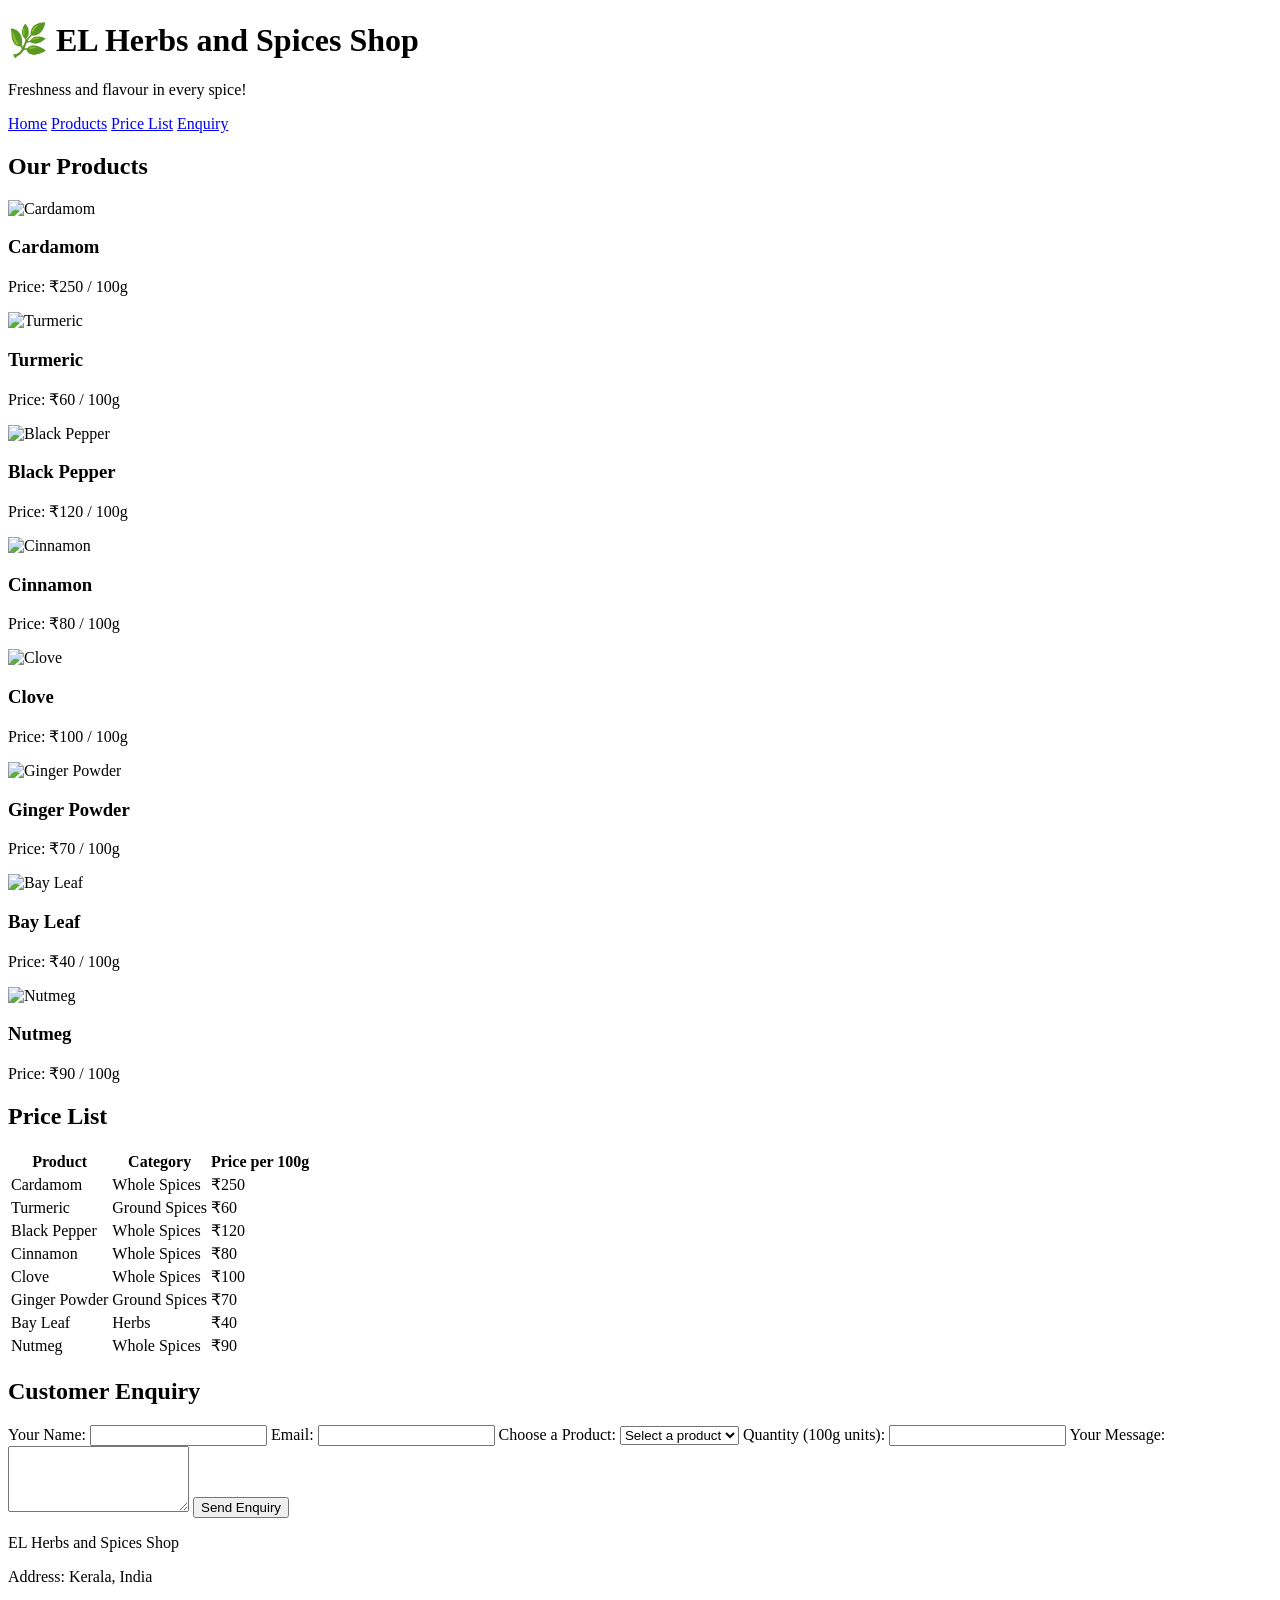
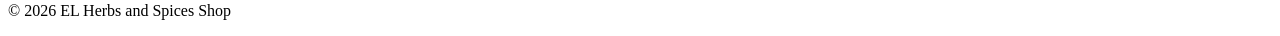
==== index.html @ dd5c096c "Day 1 - Created HTML pages and README" ====
<!DOCTYPE html>
<html lang="en">
<head>
    <meta charset="UTF-8">
    <meta name="viewport" content="width=device-width, initial-scale=1.0">
    <title>EL Herbs and Spices Shop</title>
    <link rel="stylesheet" href="css/style.css">
</head>
<body>

    <header>
        <h1>🌿 EL Herbs and Spices Shop</h1>
        <p>Freshness and flavour in every spice!</p>
    </header>

    <nav>
        <a href="#home">Home</a>
        <a href="#products">Products</a>
        <a href="#prices">Price List</a>
        <a href="#enquiry">Enquiry</a>
    </nav>

    <main id="home">
        <section id="products">
            <h2>Our Products</h2>

            <div class="product-grid">
                <article class="product-card">
                    <img src="images/cardamom.jpg" alt="Cardamom">
                    <h3>Cardamom</h3>
                    <p>Price: ₹250 / 100g</p>
                </article>

                <article class="product-card">
                    <img src="images/turmeric.jpg" alt="Turmeric">
                    <h3>Turmeric</h3>
                    <p>Price: ₹60 / 100g</p>
                </article>

                <article class="product-card">
                    <img src="images/black-pepper.jpg" alt="Black Pepper">
                    <h3>Black Pepper</h3>
                    <p>Price: ₹120 / 100g</p>
                </article>

                <article class="product-card">
                    <img src="images/cinnamon.jpg" alt="Cinnamon">
                    <h3>Cinnamon</h3>
                    <p>Price: ₹80 / 100g</p>
                </article>

                <article class="product-card">
                    <img src="images/clove.jpg" alt="Clove">
                    <h3>Clove</h3>
                    <p>Price: ₹100 / 100g</p>
                </article>

                <article class="product-card">
                    <img src="images/ginger-powder.jpg" alt="Ginger Powder">
                    <h3>Ginger Powder</h3>
                    <p>Price: ₹70 / 100g</p>
                </article>

                <article class="product-card">
                    <img src="images/bay-leaf.jpg" alt="Bay Leaf">
                    <h3>Bay Leaf</h3>
                    <p>Price: ₹40 / 100g</p>
                </article>

                <article class="product-card">
                    <img src="images/nutmeg.jpg" alt="Nutmeg">
                    <h3>Nutmeg</h3>
                    <p>Price: ₹90 / 100g</p>
                </article>
            </div>
        </section>

        <section id="prices">
            <h2>Price List</h2>

            <table>
                <thead>
                    <tr>
                        <th>Product</th>
                        <th>Category</th>
                        <th>Price per 100g</th>
                    </tr>
                </thead>
                <tbody>
                    <tr><td>Cardamom</td><td>Whole Spices</td><td>₹250</td></tr>
                    <tr><td>Turmeric</td><td>Ground Spices</td><td>₹60</td></tr>
                    <tr><td>Black Pepper</td><td>Whole Spices</td><td>₹120</td></tr>
                    <tr><td>Cinnamon</td><td>Whole Spices</td><td>₹80</td></tr>
                    <tr><td>Clove</td><td>Whole Spices</td><td>₹100</td></tr>
                    <tr><td>Ginger Powder</td><td>Ground Spices</td><td>₹70</td></tr>
                    <tr><td>Bay Leaf</td><td>Herbs</td><td>₹40</td></tr>
                    <tr><td>Nutmeg</td><td>Whole Spices</td><td>₹90</td></tr>
                </tbody>
            </table>
        </section>

        <section id="enquiry">
            <h2>Customer Enquiry</h2>

            <form>
                <label for="customerName">Your Name:</label>
                <input type="text" id="customerName"
                       name="customerName" required>

                <label for="email">Email:</label>
                <input type="email" id="email" name="email" required>

                <label for="product">Choose a Product:</label>
                <select id="product" name="product" required>
                    <option value="">Select a product</option>
                    <option>Cardamom</option>
                    <option>Turmeric</option>
                    <option>Black Pepper</option>
                    <option>Cinnamon</option>
                    <option>Clove</option>
                    <option>Ginger Powder</option>
                    <option>Bay Leaf</option>
                    <option>Nutmeg</option>
                </select>

                <label for="quantity">Quantity (100g units):</label>
                <input type="number" id="quantity" name="quantity"
                       min="1" required>

                <label for="message">Your Message:</label>
                <textarea id="message" name="message" rows="4"></textarea>

                <button type="submit">Send Enquiry</button>
            </form>
        </section>
    </main>

    <footer>
        <p>EL Herbs and Spices Shop</p>
        <p>Address: Kerala, India</p>
        <p>&copy; 2026 EL Herbs and Spices Shop</p>
    </footer>

</body>
</html>
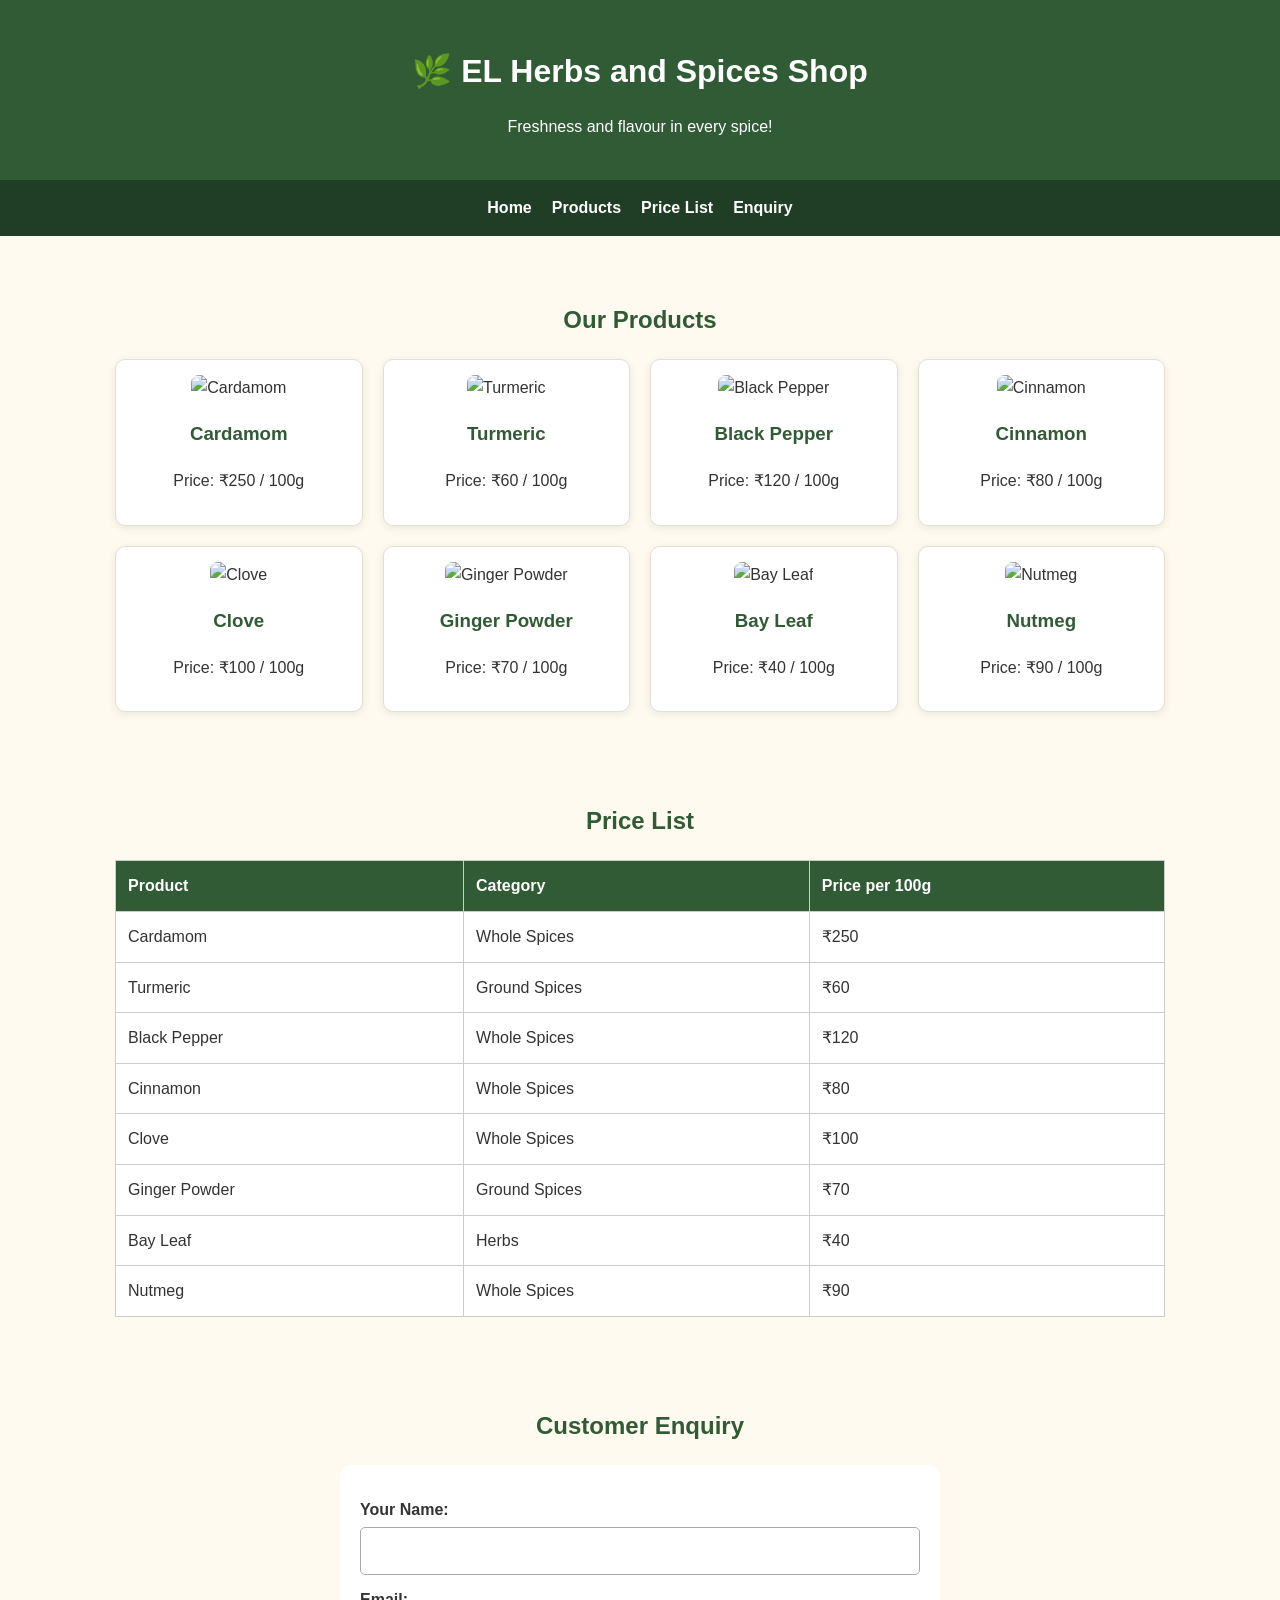
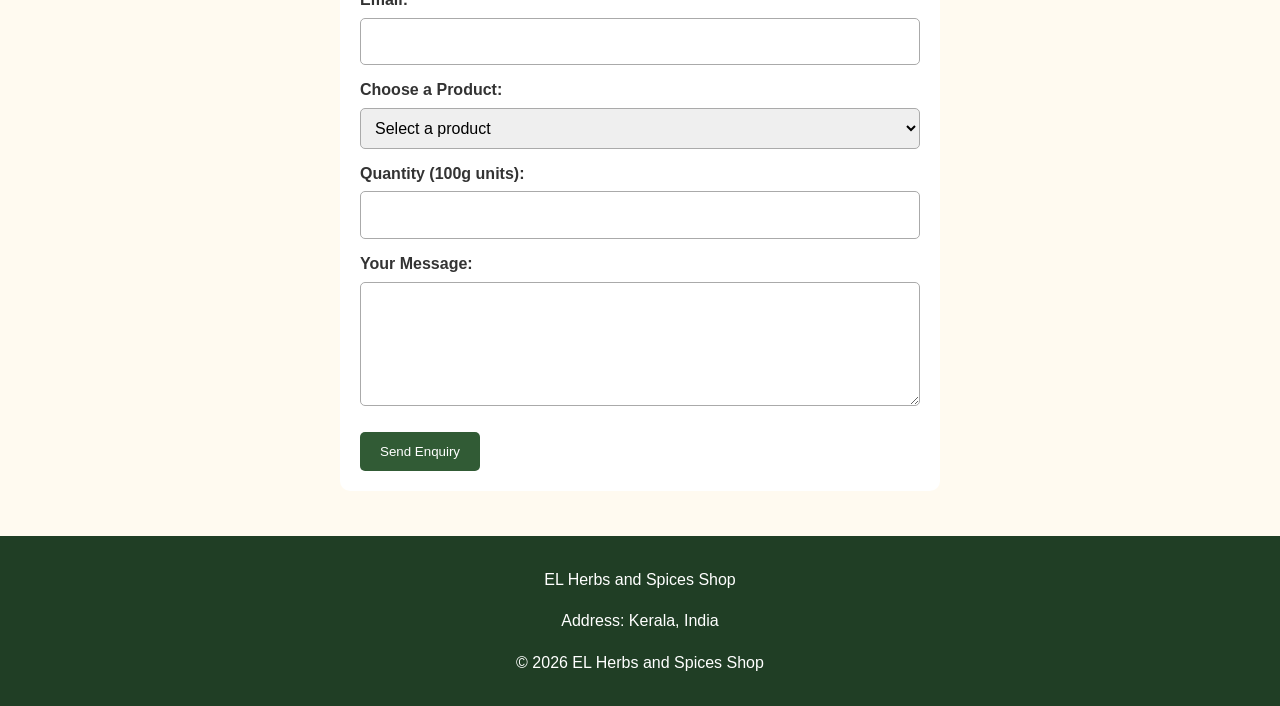
==== commit cdbbbe53: "Day 2 - Added JavaScript variables products and operators" ====
--- a/index.html
+++ b/index.html
@@ -141,6 +141,6 @@
         <p>Address: Kerala, India</p>
         <p>&copy; 2026 EL Herbs and Spices Shop</p>
     </footer>
-
+<script src="js/app.js"></script>
 </body>
 </html>
--- a/css/style.css
+++ b/css/style.css
@@ -0,0 +1,171 @@
+
+/* General page styling */
+* {
+    box-sizing: border-box;
+}
+
+body {
+    margin: 0;
+    font-family: Arial, sans-serif;
+    background-color: #fffaf0;
+    color: #333;
+    line-height: 1.6;
+}
+
+/* Header */
+header {
+    background-color: #315b35;
+    color: white;
+    text-align: center;
+    padding: 25px 15px;
+}
+
+header h1 {
+    margin-bottom: 5px;
+}
+
+/* Navigation using Flexbox */
+nav {
+    display: flex;
+    justify-content: center;
+    flex-wrap: wrap;
+    gap: 20px;
+    background-color: #203e25;
+    padding: 15px;
+}
+
+nav a {
+    color: white;
+    text-decoration: none;
+    font-weight: bold;
+}
+
+nav a:hover {
+    color: #f4d58d;
+}
+
+/* Main sections */
+section {
+    padding: 25px;
+    margin: 20px auto;
+    max-width: 1100px;
+}
+
+h2 {
+    color: #315b35;
+    text-align: center;
+}
+
+/* Product area using CSS Grid */
+.product-grid {
+    display: grid;
+    grid-template-columns: repeat(4, 1fr);
+    gap: 20px;
+}
+
+.product-card {
+    background-color: white;
+    padding: 15px;
+    border-radius: 10px;
+    text-align: center;
+    box-shadow: 0 2px 8px #00000015;
+    border: 1px solid #e2dfd2;
+}
+
+.product-card img {
+    width: 100%;
+    height: 150px;
+    object-fit: cover;
+    border-radius: 8px;
+}
+
+.product-card h3 {
+    color: #315b35;
+}
+
+/* Price table */
+table {
+    width: 100%;
+    border-collapse: collapse;
+    background-color: white;
+}
+
+th, td {
+    border: 1px solid #ccc;
+    padding: 12px;
+    text-align: left;
+}
+
+th {
+    background-color: #315b35;
+    color: white;
+}
+
+/* Enquiry form */
+form {
+    max-width: 600px;
+    margin: auto;
+    background-color: white;
+    padding: 20px;
+    border-radius: 10px;
+}
+
+label {
+    display: block;
+    margin-top: 12px;
+    font-weight: bold;
+}
+
+input, select, textarea {
+    width: 100%;
+    padding: 10px;
+    margin-top: 5px;
+    border: 1px solid #aaa;
+    border-radius: 5px;
+    font: inherit;
+}
+
+button {
+    margin-top: 18px;
+    padding: 12px 20px;
+    background-color: #315b35;
+    color: white;
+    border: none;
+    border-radius: 5px;
+    cursor: pointer;
+}
+
+button:hover {
+    background-color: #203e25;
+}
+
+/* Footer */
+footer {
+    background-color: #203e25;
+    color: white;
+    text-align: center;
+    padding: 15px;
+}
+
+/* Mobile responsive layout */
+@media (max-width: 600px) {
+    .product-grid {
+        grid-template-columns: repeat(2, 1fr);
+    }
+
+    nav {
+        gap: 12px;
+    }
+
+    section {
+        padding: 15px;
+    }
+
+    .product-card img {
+        height: 110px;
+    }
+
+    th, td {
+        padding: 7px;
+    }
+}
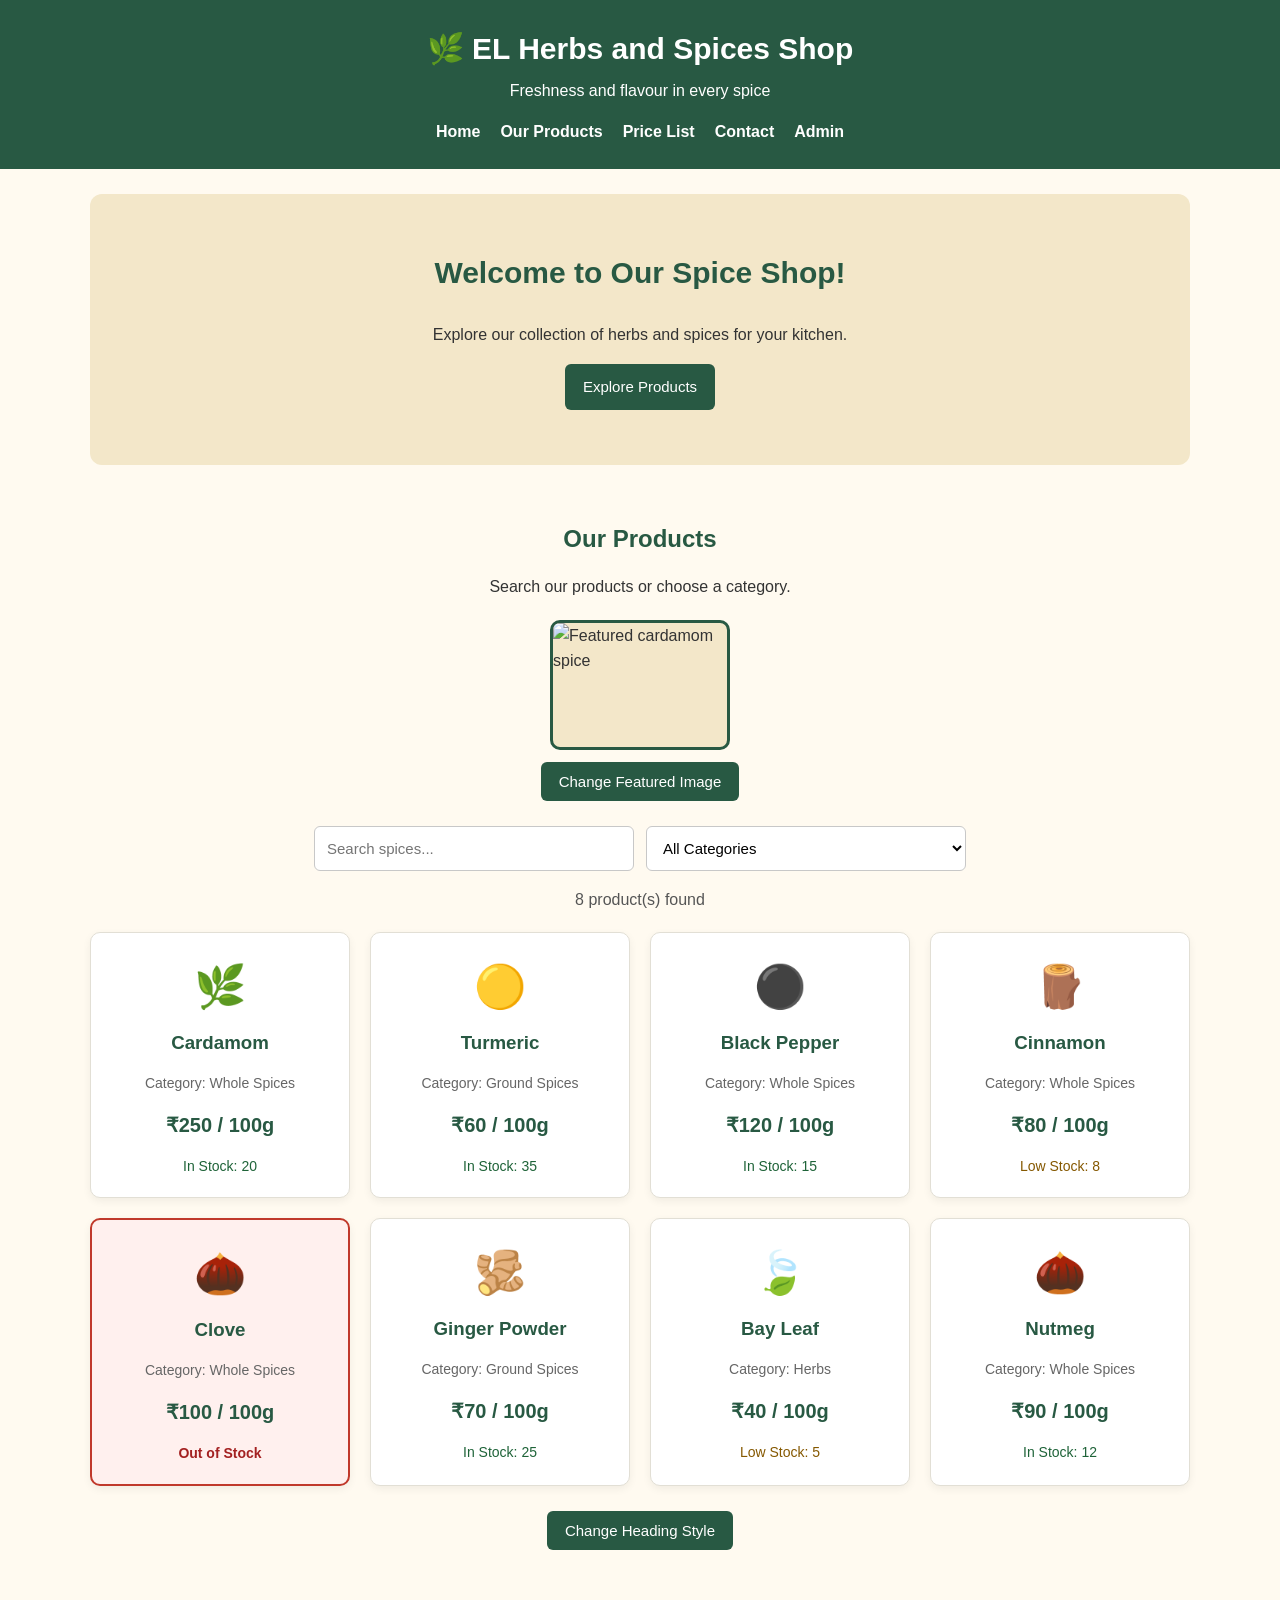
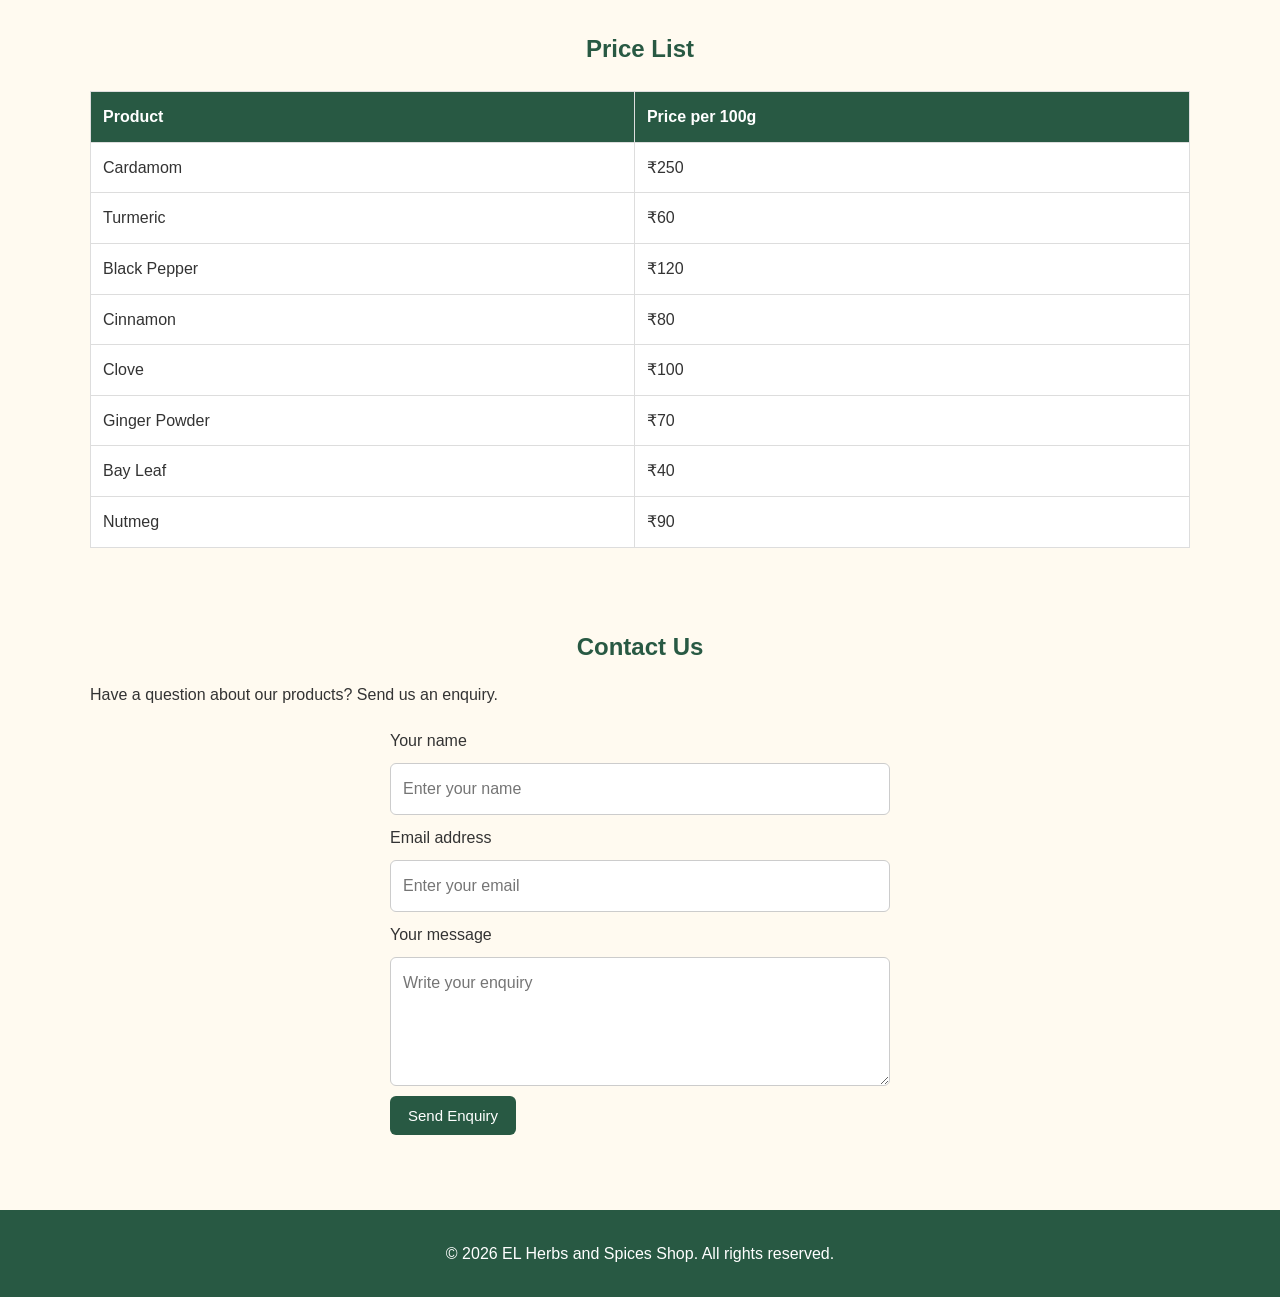
==== commit 5bf7bb8a: "Week 2 Day 1 - DOM Manipulation" ====
--- a/index.html
+++ b/index.html
@@ -9,138 +9,156 @@
 </head>
 <body>
 
-    <header>
-        <h1>🌿 EL Herbs and Spices Shop</h1>
-        <p>Freshness and flavour in every spice!</p>
+    <header class="site-header">
+        <div class="container">
+            <h1>🌿 EL Herbs and Spices Shop</h1>
+            <p>Freshness and flavour in every spice</p>
+
+            <nav>
+                <a href="#home">Home</a>
+                <a href="#products">Our Products</a>
+                <a href="#prices">Price List</a>
+                <a href="#contact">Contact</a>
+                <a href="admin.html">Admin</a>
+            </nav>
+        </div>
     </header>
 
-    <nav>
-        <a href="#home">Home</a>
-        <a href="#products">Products</a>
-        <a href="#prices">Price List</a>
-        <a href="#enquiry">Enquiry</a>
-    </nav>
+    <main>
+        <section id="home" class="hero container">
+            <h2>Welcome to Our Spice Shop!</h2>
+            <p>Explore our collection of herbs and spices for your kitchen.</p>
+            <a href="#products" class="shop-button">Explore Products</a>
+        </section>
 
-    <main id="home">
-        <section id="products">
-            <h2>Our Products</h2>
+        <section id="products" class="container section">
+            <h2 id="pageHeading">Our Products</h2>
 
-            <div class="product-grid">
-                <article class="product-card">
-                    <img src="images/cardamom.jpg" alt="Cardamom">
-                    <h3>Cardamom</h3>
-                    <p>Price: ₹250 / 100g</p>
-                </article>
+            <p class="section-description">
+                Search our products or choose a category.
+            </p>
 
-                <article class="product-card">
-                    <img src="images/turmeric.jpg" alt="Turmeric">
-                    <h3>Turmeric</h3>
-                    <p>Price: ₹60 / 100g</p>
-                </article>
+            <div class="featured-area">
+                <img
+                    id="featuredImage"
+                    src="images/cardamom.jpg"
+                    alt="Featured cardamom spice"
+                    width="180"
+                    height="130"
+                >
 
-                <article class="product-card">
-                    <img src="images/black-pepper.jpg" alt="Black Pepper">
-                    <h3>Black Pepper</h3>
-                    <p>Price: ₹120 / 100g</p>
-                </article>
+                <button
+                    type="button"
+                    id="changeImageButton"
+                    class="shop-button"
+                >
+                    Change Featured Image
+                </button>
+            </div>
 
-                <article class="product-card">
-                    <img src="images/cinnamon.jpg" alt="Cinnamon">
-                    <h3>Cinnamon</h3>
-                    <p>Price: ₹80 / 100g</p>
-                </article>
+            <div class="product-controls">
+                <input
+                    type="search"
+                    id="searchInput"
+                    placeholder="Search spices..."
+                    aria-label="Search products by name"
+                >
 
-                <article class="product-card">
-                    <img src="images/clove.jpg" alt="Clove">
-                    <h3>Clove</h3>
-                    <p>Price: ₹100 / 100g</p>
-                </article>
+                <select id="categoryFilter" aria-label="Filter by category">
+                    <option value="All">All Categories</option>
+                    <option value="Whole Spices">Whole Spices</option>
+                    <option value="Ground Spices">Ground Spices</option>
+                    <option value="Herbs">Herbs</option>
+                </select>
+            </div>
 
-                <article class="product-card">
-                    <img src="images/ginger-powder.jpg" alt="Ginger Powder">
-                    <h3>Ginger Powder</h3>
-                    <p>Price: ₹70 / 100g</p>
-                </article>
+            <p id="productCount" class="product-count" aria-live="polite"></p>
 
-                <article class="product-card">
-                    <img src="images/bay-leaf.jpg" alt="Bay Leaf">
-                    <h3>Bay Leaf</h3>
-                    <p>Price: ₹40 / 100g</p>
-                </article>
+            <!-- Required empty product grid for DOM manipulation -->
+            <div id="productGrid" class="product-grid"></div>
 
-                <article class="product-card">
-                    <img src="images/nutmeg.jpg" alt="Nutmeg">
-                    <h3>Nutmeg</h3>
-                    <p>Price: ₹90 / 100g</p>
-                </article>
+            <div class="dom-practice">
+                <button
+                    type="button"
+                    id="headingButton"
+                    class="shop-button"
+                >
+                    Change Heading Style
+                </button>
             </div>
         </section>
 
-        <section id="prices">
+        <section id="prices" class="container section">
             <h2>Price List</h2>
 
-            <table>
-                <thead>
-                    <tr>
-                        <th>Product</th>
-                        <th>Category</th>
-                        <th>Price per 100g</th>
-                    </tr>
-                </thead>
-                <tbody>
-                    <tr><td>Cardamom</td><td>Whole Spices</td><td>₹250</td></tr>
-                    <tr><td>Turmeric</td><td>Ground Spices</td><td>₹60</td></tr>
-                    <tr><td>Black Pepper</td><td>Whole Spices</td><td>₹120</td></tr>
-                    <tr><td>Cinnamon</td><td>Whole Spices</td><td>₹80</td></tr>
-                    <tr><td>Clove</td><td>Whole Spices</td><td>₹100</td></tr>
-                    <tr><td>Ginger Powder</td><td>Ground Spices</td><td>₹70</td></tr>
-                    <tr><td>Bay Leaf</td><td>Herbs</td><td>₹40</td></tr>
-                    <tr><td>Nutmeg</td><td>Whole Spices</td><td>₹90</td></tr>
-                </tbody>
-            </table>
+            <div class="table-wrapper">
+                <table>
+                    <thead>
+                        <tr>
+                            <th>Product</th>
+                            <th>Price per 100g</th>
+                        </tr>
+                    </thead>
+                    <tbody>
+                        <tr><td>Cardamom</td><td>₹250</td></tr>
+                        <tr><td>Turmeric</td><td>₹60</td></tr>
+                        <tr><td>Black Pepper</td><td>₹120</td></tr>
+                        <tr><td>Cinnamon</td><td>₹80</td></tr>
+                        <tr><td>Clove</td><td>₹100</td></tr>
+                        <tr><td>Ginger Powder</td><td>₹70</td></tr>
+                        <tr><td>Bay Leaf</td><td>₹40</td></tr>
+                        <tr><td>Nutmeg</td><td>₹90</td></tr>
+                    </tbody>
+                </table>
+            </div>
         </section>
 
-        <section id="enquiry">
-            <h2>Customer Enquiry</h2>
+        <section id="contact" class="container section">
+            <h2>Contact Us</h2>
+            <p>Have a question about our products? Send us an enquiry.</p>
 
-            <form>
-                <label for="customerName">Your Name:</label>
-                <input type="text" id="customerName"
-                       name="customerName" required>
+            <form id="enquiryForm">
+                <label for="customerName">Your name</label>
+                <input
+                    type="text"
+                    id="customerName"
+                    name="customerName"
+                    placeholder="Enter your name"
+                    required
+                >
 
-                <label for="email">Email:</label>
-                <input type="email" id="email" name="email" required>
+                <label for="customerEmail">Email address</label>
+                <input
+                    type="email"
+                    id="customerEmail"
+                    name="customerEmail"
+                    placeholder="Enter your email"
+                    required
+                >
 
-                <label for="product">Choose a Product:</label>
-                <select id="product" name="product" required>
-                    <option value="">Select a product</option>
-                    <option>Cardamom</option>
-                    <option>Turmeric</option>
-                    <option>Black Pepper</option>
-                    <option>Cinnamon</option>
-                    <option>Clove</option>
-                    <option>Ginger Powder</option>
-                    <option>Bay Leaf</option>
-                    <option>Nutmeg</option>
-                </select>
+                <label for="customerMessage">Your message</label>
+                <textarea
+                    id="customerMessage"
+                    name="customerMessage"
+                    placeholder="Write your enquiry"
+                    rows="4"
+                    required
+                ></textarea>
 
-                <label for="quantity">Quantity (100g units):</label>
-                <input type="number" id="quantity" name="quantity"
-                       min="1" required>
+                <button type="submit" class="shop-button">
+                    Send Enquiry
+                </button>
+            </form>
 
-                <label for="message">Your Message:</label>
-                <textarea id="message" name="message" rows="4"></textarea>
-
-                <button type="submit">Send Enquiry</button>
-            </form>
+            <p id="formMessage" aria-live="polite"></p>
         </section>
     </main>
 
-    <footer>
-        <p>EL Herbs and Spices Shop</p>
-        <p>Address: Kerala, India</p>
-        <p>&copy; 2026 EL Herbs and Spices Shop</p>
+    <footer class="site-footer">
+        <p>&copy; 2026 EL Herbs and Spices Shop. All rights reserved.</p>
     </footer>
-<script src="js/app.js"></script>
+
+    <!-- All JavaScript is kept in app.js -->
+    <script src="js/app.js"></script>
 </body>
 </html>
--- a/css/style.css
+++ b/css/style.css
@@ -1,37 +1,55 @@
 
-/* General page styling */
+/* =====================================
+   EL HERBS AND SPICES SHOP
+   WEEK 2 - DAY 1
+===================================== */
+
 * {
     box-sizing: border-box;
+}
+
+html {
+    scroll-behavior: smooth;
 }
 
 body {
     margin: 0;
     font-family: Arial, sans-serif;
     background-color: #fffaf0;
-    color: #333;
+    color: #333333;
     line-height: 1.6;
 }
 
+.container {
+    width: min(1100px, 92%);
+    margin: 0 auto;
+}
+
 /* Header */
-header {
-    background-color: #315b35;
-    color: white;
-    text-align: center;
-    padding: 25px 15px;
-}
-
-header h1 {
-    margin-bottom: 5px;
-}
-
-/* Navigation using Flexbox */
+
+.site-header {
+    background-color: #285943;
+    color: white;
+    text-align: center;
+    padding: 25px 0;
+}
+
+.site-header h1 {
+    margin: 0;
+    font-size: 30px;
+}
+
+.site-header p {
+    margin: 5px 0 15px;
+}
+
+/* Navigation */
+
 nav {
     display: flex;
     justify-content: center;
     flex-wrap: wrap;
     gap: 20px;
-    background-color: #203e25;
-    padding: 15px;
 }
 
 nav a {
@@ -41,131 +59,280 @@
 }
 
 nav a:hover {
-    color: #f4d58d;
-}
-
-/* Main sections */
-section {
-    padding: 25px;
-    margin: 20px auto;
-    max-width: 1100px;
-}
-
-h2 {
-    color: #315b35;
-    text-align: center;
-}
-
-/* Product area using CSS Grid */
+    color: #f5d98b;
+}
+
+/* Welcome section */
+
+.hero {
+    text-align: center;
+    padding: 55px 15px;
+    background-color: #f3e7c9;
+    border-radius: 12px;
+    margin-top: 25px;
+}
+
+.hero h2 {
+    color: #285943;
+    font-size: 30px;
+    margin-top: 0;
+}
+
+.shop-button {
+    display: inline-block;
+    background-color: #285943;
+    color: white;
+    border: none;
+    border-radius: 6px;
+    padding: 11px 18px;
+    text-decoration: none;
+    font-size: 15px;
+    cursor: pointer;
+}
+
+.shop-button:hover {
+    background-color: #1d4130;
+}
+
+/* General sections */
+
+.section {
+    padding-top: 35px;
+    padding-bottom: 25px;
+}
+
+.section h2 {
+    color: #285943;
+    text-align: center;
+    margin-bottom: 8px;
+}
+
+.section-description {
+    text-align: center;
+}
+
+/* DOM heading class */
+
+.highlight-heading {
+    background-color: #f3e7c9;
+    padding: 12px;
+    border-radius: 8px;
+    transition: background-color 0.3s ease;
+}
+
+/* Featured image */
+
+.featured-area {
+    display: flex;
+    flex-direction: column;
+    align-items: center;
+    gap: 12px;
+    margin: 20px 0;
+}
+
+.featured-area img {
+    width: 180px;
+    height: 130px;
+    object-fit: cover;
+    border: 3px solid #285943;
+    border-radius: 10px;
+    background-color: #f3e7c9;
+}
+
+/* Search and category controls */
+
+.product-controls {
+    display: flex;
+    justify-content: center;
+    gap: 12px;
+    margin: 25px 0 10px;
+    flex-wrap: wrap;
+}
+
+.product-controls input,
+.product-controls select {
+    width: min(320px, 100%);
+    padding: 12px;
+    border: 1px solid #c8c8c8;
+    border-radius: 6px;
+    background-color: white;
+    font-size: 15px;
+}
+
+.product-count {
+    text-align: center;
+    color: #555555;
+}
+
+/* Product grid */
+
 .product-grid {
     display: grid;
-    grid-template-columns: repeat(4, 1fr);
+    grid-template-columns: repeat(4, minmax(0, 1fr));
     gap: 20px;
+    margin-top: 20px;
 }
 
 .product-card {
     background-color: white;
-    padding: 15px;
+    border: 1px solid #e2dfd5;
     border-radius: 10px;
-    text-align: center;
-    box-shadow: 0 2px 8px #00000015;
-    border: 1px solid #e2dfd2;
-}
-
-.product-card img {
-    width: 100%;
-    height: 150px;
-    object-fit: cover;
-    border-radius: 8px;
+    padding: 20px 15px;
+    text-align: center;
+    box-shadow: 0 3px 8px rgba(0, 0, 0, 0.06);
+    transition: transform 0.2s ease, box-shadow 0.2s ease;
 }
 
 .product-card h3 {
-    color: #315b35;
+    color: #285943;
+    margin: 5px 0;
+}
+
+.product-icon {
+    font-size: 42px;
+    margin-bottom: 8px;
+}
+
+.product-category {
+    color: #666666;
+    font-size: 14px;
+}
+
+.product-price {
+    font-size: 20px;
+    font-weight: bold;
+    color: #285943;
+    margin: 10px 0;
+}
+
+.product-stock {
+    font-size: 14px;
+    margin-bottom: 0;
+}
+
+/* Out-of-stock product */
+
+.out-of-stock {
+    border: 2px solid #c0392b;
+    background-color: #fff0ee;
+}
+
+.out-of-stock .product-stock {
+    color: #a32121;
+    font-weight: bold;
+}
+
+/* Other stock statuses */
+
+.in-stock .product-stock {
+    color: #1e6338;
+}
+
+.low-stock .product-stock {
+    color: #855800;
+}
+
+.no-products {
+    grid-column: 1 / -1;
+    text-align: center;
+    padding: 25px;
+}
+
+/* DOM practice button */
+
+.dom-practice {
+    text-align: center;
+    margin-top: 25px;
 }
 
 /* Price table */
+
+.table-wrapper {
+    overflow-x: auto;
+}
+
 table {
     width: 100%;
     border-collapse: collapse;
+    margin-top: 15px;
     background-color: white;
 }
 
-th, td {
-    border: 1px solid #ccc;
+th,
+td {
+    border: 1px solid #dddddd;
     padding: 12px;
     text-align: left;
 }
 
 th {
-    background-color: #315b35;
+    background-color: #285943;
     color: white;
 }
 
 /* Enquiry form */
+
 form {
-    max-width: 600px;
-    margin: auto;
-    background-color: white;
-    padding: 20px;
-    border-radius: 10px;
-}
-
-label {
-    display: block;
-    margin-top: 12px;
-    font-weight: bold;
-}
-
-input, select, textarea {
-    width: 100%;
-    padding: 10px;
-    margin-top: 5px;
-    border: 1px solid #aaa;
-    border-radius: 5px;
+    max-width: 500px;
+    margin: 20px auto;
+    display: flex;
+    flex-direction: column;
+    gap: 10px;
+}
+
+form input,
+form textarea {
+    padding: 12px;
+    border: 1px solid #cccccc;
+    border-radius: 6px;
     font: inherit;
 }
 
-button {
-    margin-top: 18px;
-    padding: 12px 20px;
-    background-color: #315b35;
-    color: white;
-    border: none;
-    border-radius: 5px;
-    cursor: pointer;
-}
-
-button:hover {
-    background-color: #203e25;
+form textarea {
+    resize: vertical;
+}
+
+form button {
+    align-self: flex-start;
+}
+
+#formMessage {
+    text-align: center;
+    color: #285943;
 }
 
 /* Footer */
-footer {
-    background-color: #203e25;
+
+.site-footer {
+    background-color: #285943;
     color: white;
     text-align: center;
     padding: 15px;
-}
-
-/* Mobile responsive layout */
-@media (max-width: 600px) {
+    margin-top: 30px;
+}
+
+/* Responsive design */
+
+@media (max-width: 850px) {
     .product-grid {
-        grid-template-columns: repeat(2, 1fr);
+        grid-template-columns: repeat(2, minmax(0, 1fr));
+    }
+}
+
+@media (max-width: 500px) {
+    .site-header h1 {
+        font-size: 23px;
     }
 
     nav {
         gap: 12px;
     }
 
-    section {
-        padding: 15px;
-    }
-
-    .product-card img {
-        height: 110px;
-    }
-
-    th, td {
-        padding: 7px;
-    }
-}
+    .hero h2 {
+        font-size: 24px;
+    }
+
+    .product-grid {
+        grid-template-columns: 1fr;
+    }
+}
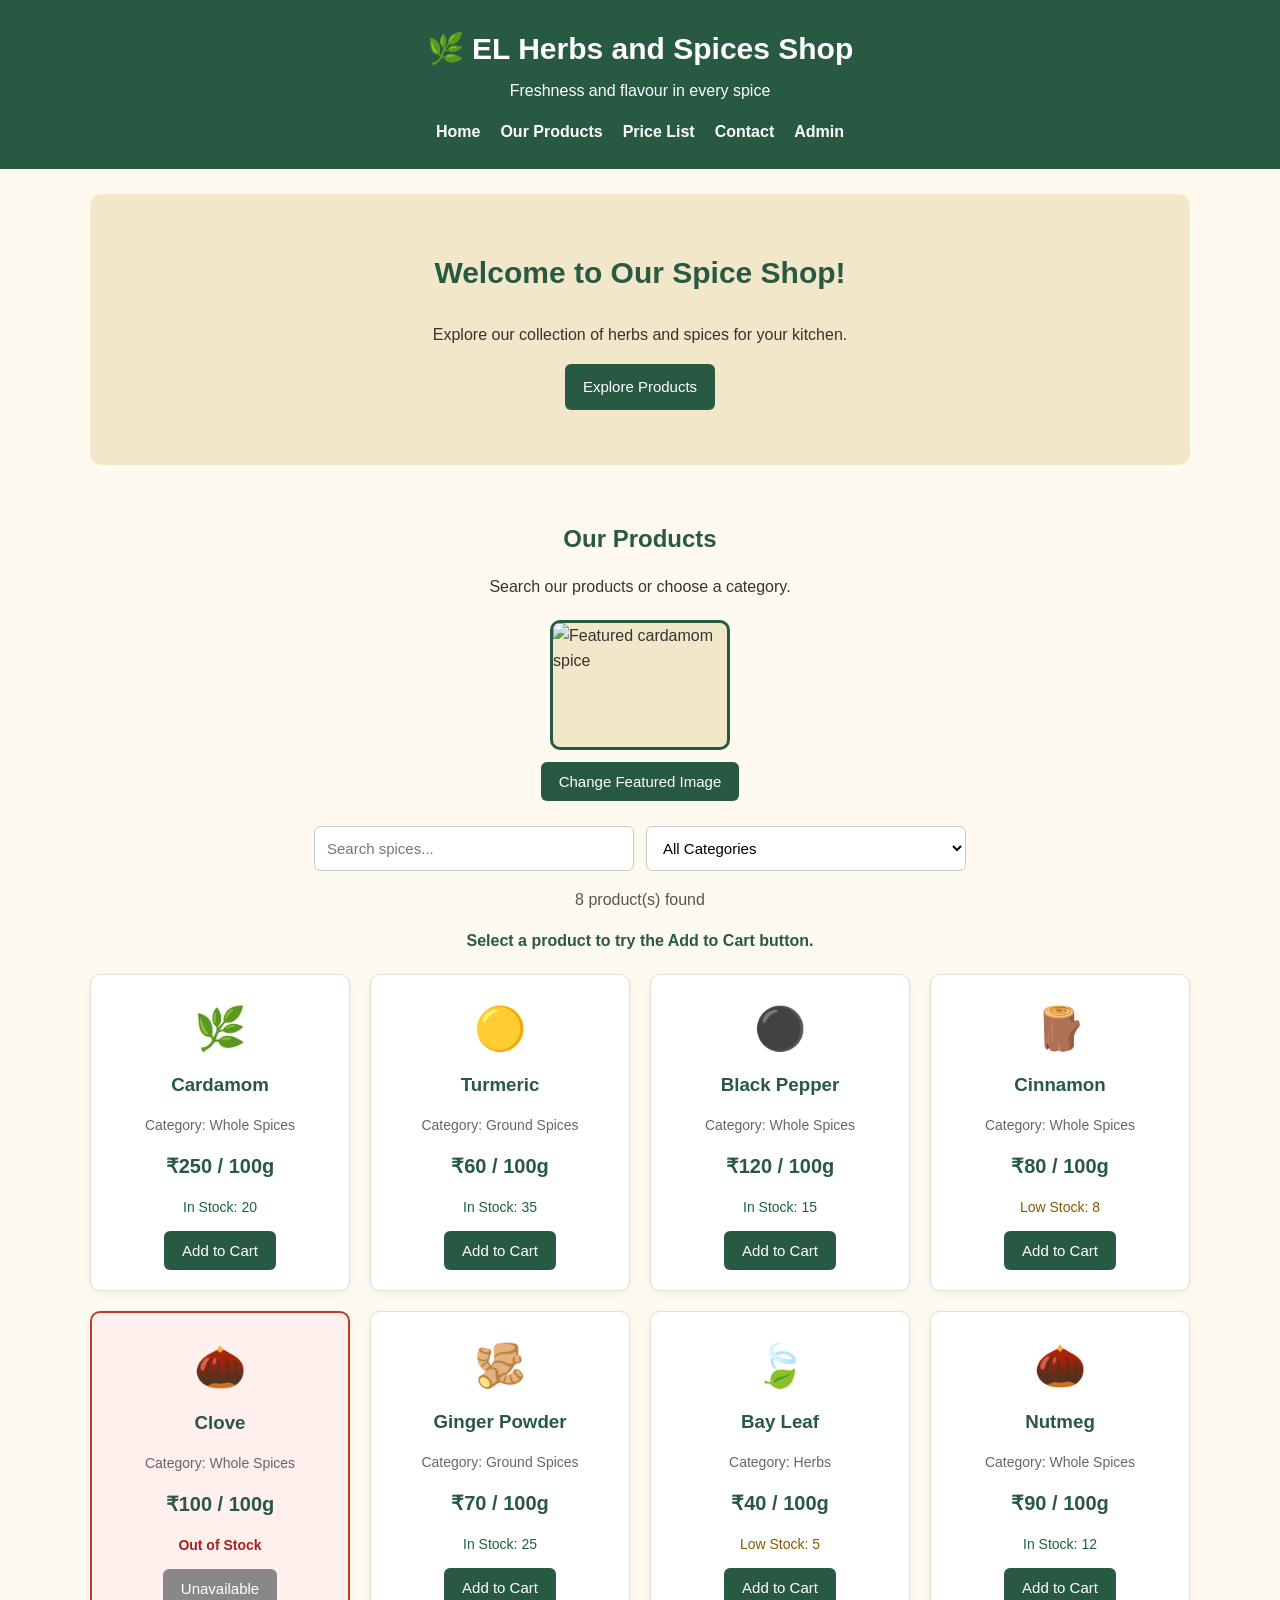
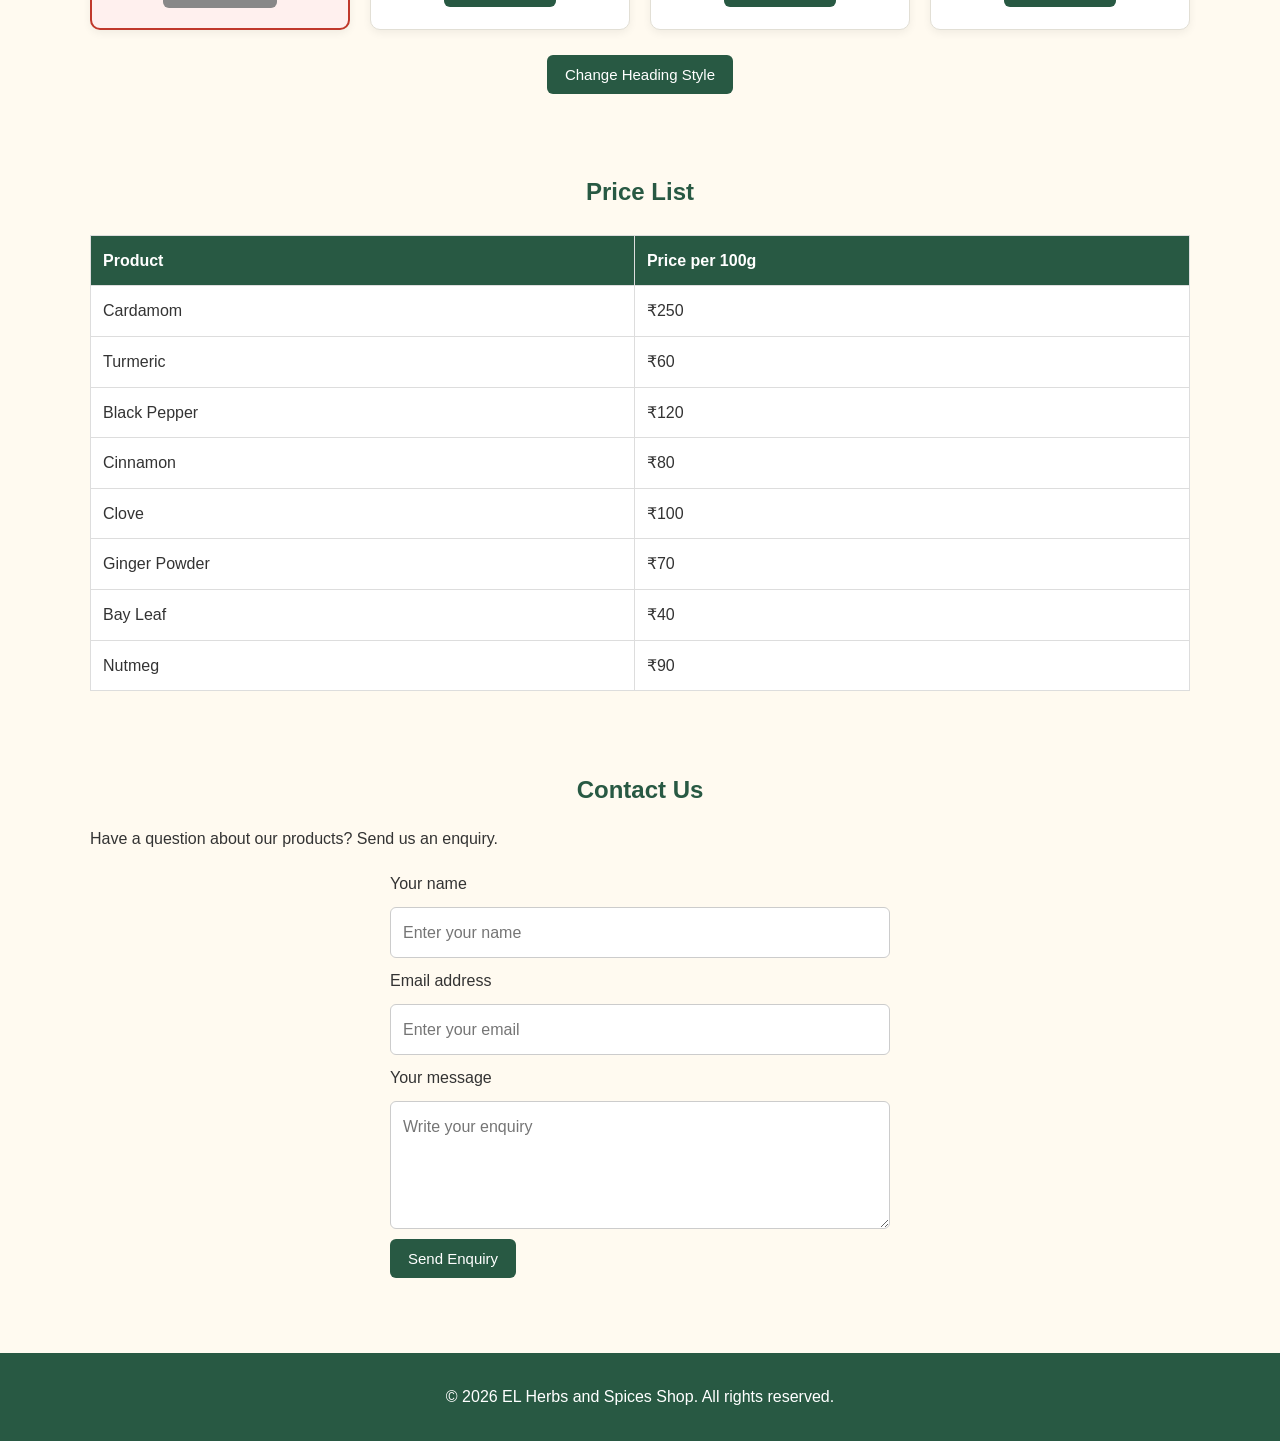
==== commit 2ecd998f: "Week 2 Day 2 - Event Handling" ====
--- a/index.html
+++ b/index.html
@@ -74,7 +74,12 @@
 
             <p id="productCount" class="product-count" aria-live="polite"></p>
 
-            <!-- Required empty product grid for DOM manipulation -->
+            <!-- Day 2: feedback for Add to Cart clicks -->
+            <p id="cartMessage" class="cart-message" aria-live="polite">
+                Select a product to try the Add to Cart button.
+            </p>
+
+            <!-- Empty grid: JavaScript creates the product cards -->
             <div id="productGrid" class="product-grid"></div>
 
             <div class="dom-practice">
@@ -158,7 +163,7 @@
         <p>&copy; 2026 EL Herbs and Spices Shop. All rights reserved.</p>
     </footer>
 
-    <!-- All JavaScript is kept in app.js -->
+    <!-- Keep all JavaScript in app.js -->
     <script src="js/app.js"></script>
 </body>
 </html>
--- a/css/style.css
+++ b/css/style.css
@@ -1,7 +1,8 @@
 
 /* =====================================
    EL HERBS AND SPICES SHOP
-   WEEK 2 - DAY 1
+   WEEK 2 - DAY 2
+   EVENT HANDLING
 ===================================== */
 
 * {
@@ -94,6 +95,11 @@
     background-color: #1d4130;
 }
 
+.shop-button:disabled {
+    background-color: #888888;
+    cursor: not-allowed;
+}
+
 /* General sections */
 
 .section {
@@ -111,13 +117,12 @@
     text-align: center;
 }
 
-/* DOM heading class */
+/* Day 1 DOM manipulation */
 
 .highlight-heading {
     background-color: #f3e7c9;
     padding: 12px;
     border-radius: 8px;
-    transition: background-color 0.3s ease;
 }
 
 /* Featured image */
@@ -139,7 +144,7 @@
     background-color: #f3e7c9;
 }
 
-/* Search and category controls */
+/* Search and category filter */
 
 .product-controls {
     display: flex;
@@ -164,6 +169,16 @@
     color: #555555;
 }
 
+/* Add to Cart message */
+
+.cart-message {
+    text-align: center;
+    color: #285943;
+    font-weight: bold;
+    min-height: 25px;
+    margin: 12px 0;
+}
+
 /* Product grid */
 
 .product-grid {
@@ -180,7 +195,14 @@
     padding: 20px 15px;
     text-align: center;
     box-shadow: 0 3px 8px rgba(0, 0, 0, 0.06);
-    transition: transform 0.2s ease, box-shadow 0.2s ease;
+    transition: transform 0.25s ease, box-shadow 0.25s ease;
+}
+
+/* Day 2: JavaScript adds/removes this class on hover */
+
+.product-card.zoom {
+    transform: scale(1.04);
+    box-shadow: 0 8px 18px rgba(0, 0, 0, 0.16);
 }
 
 .product-card h3 {
@@ -207,10 +229,10 @@
 
 .product-stock {
     font-size: 14px;
-    margin-bottom: 0;
-}
-
-/* Out-of-stock product */
+    margin-bottom: 12px;
+}
+
+/* Stock statuses */
 
 .out-of-stock {
     border: 2px solid #c0392b;
@@ -221,8 +243,6 @@
     color: #a32121;
     font-weight: bold;
 }
-
-/* Other stock statuses */
 
 .in-stock .product-stock {
     color: #1e6338;
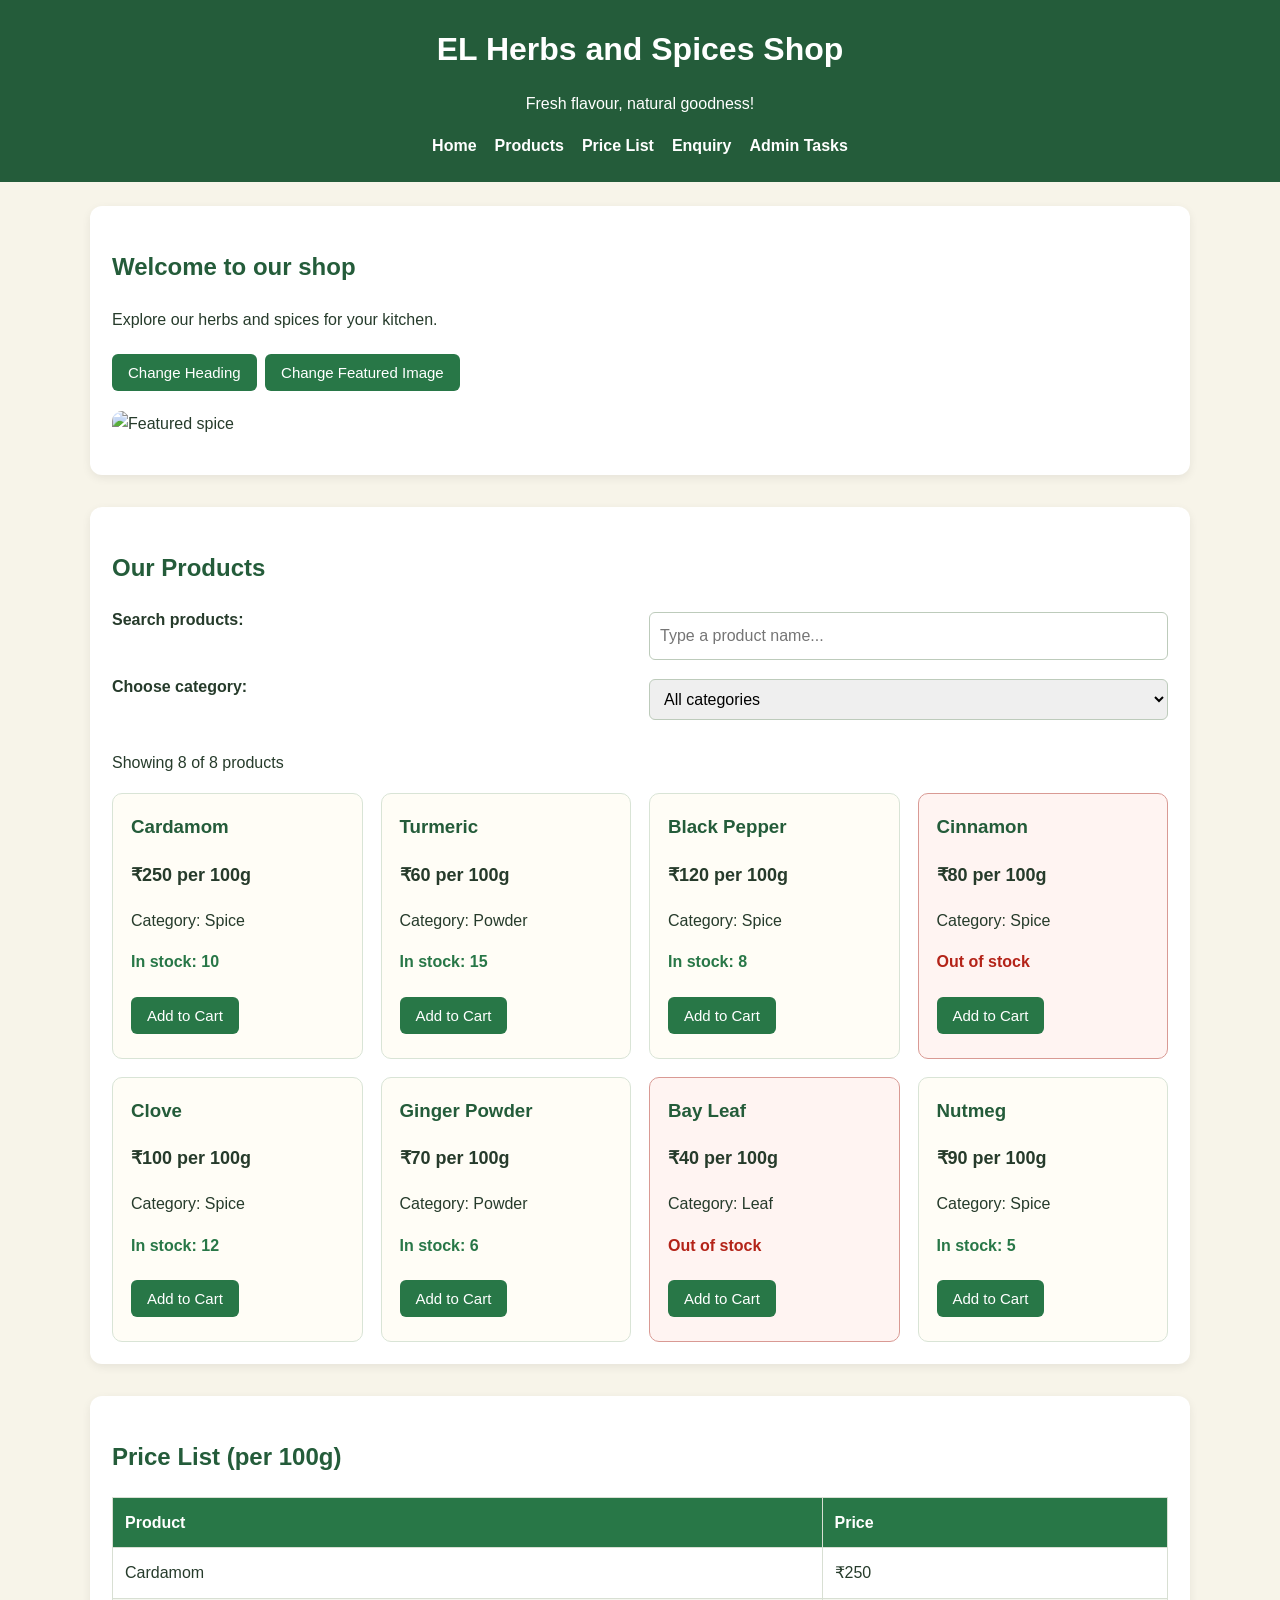
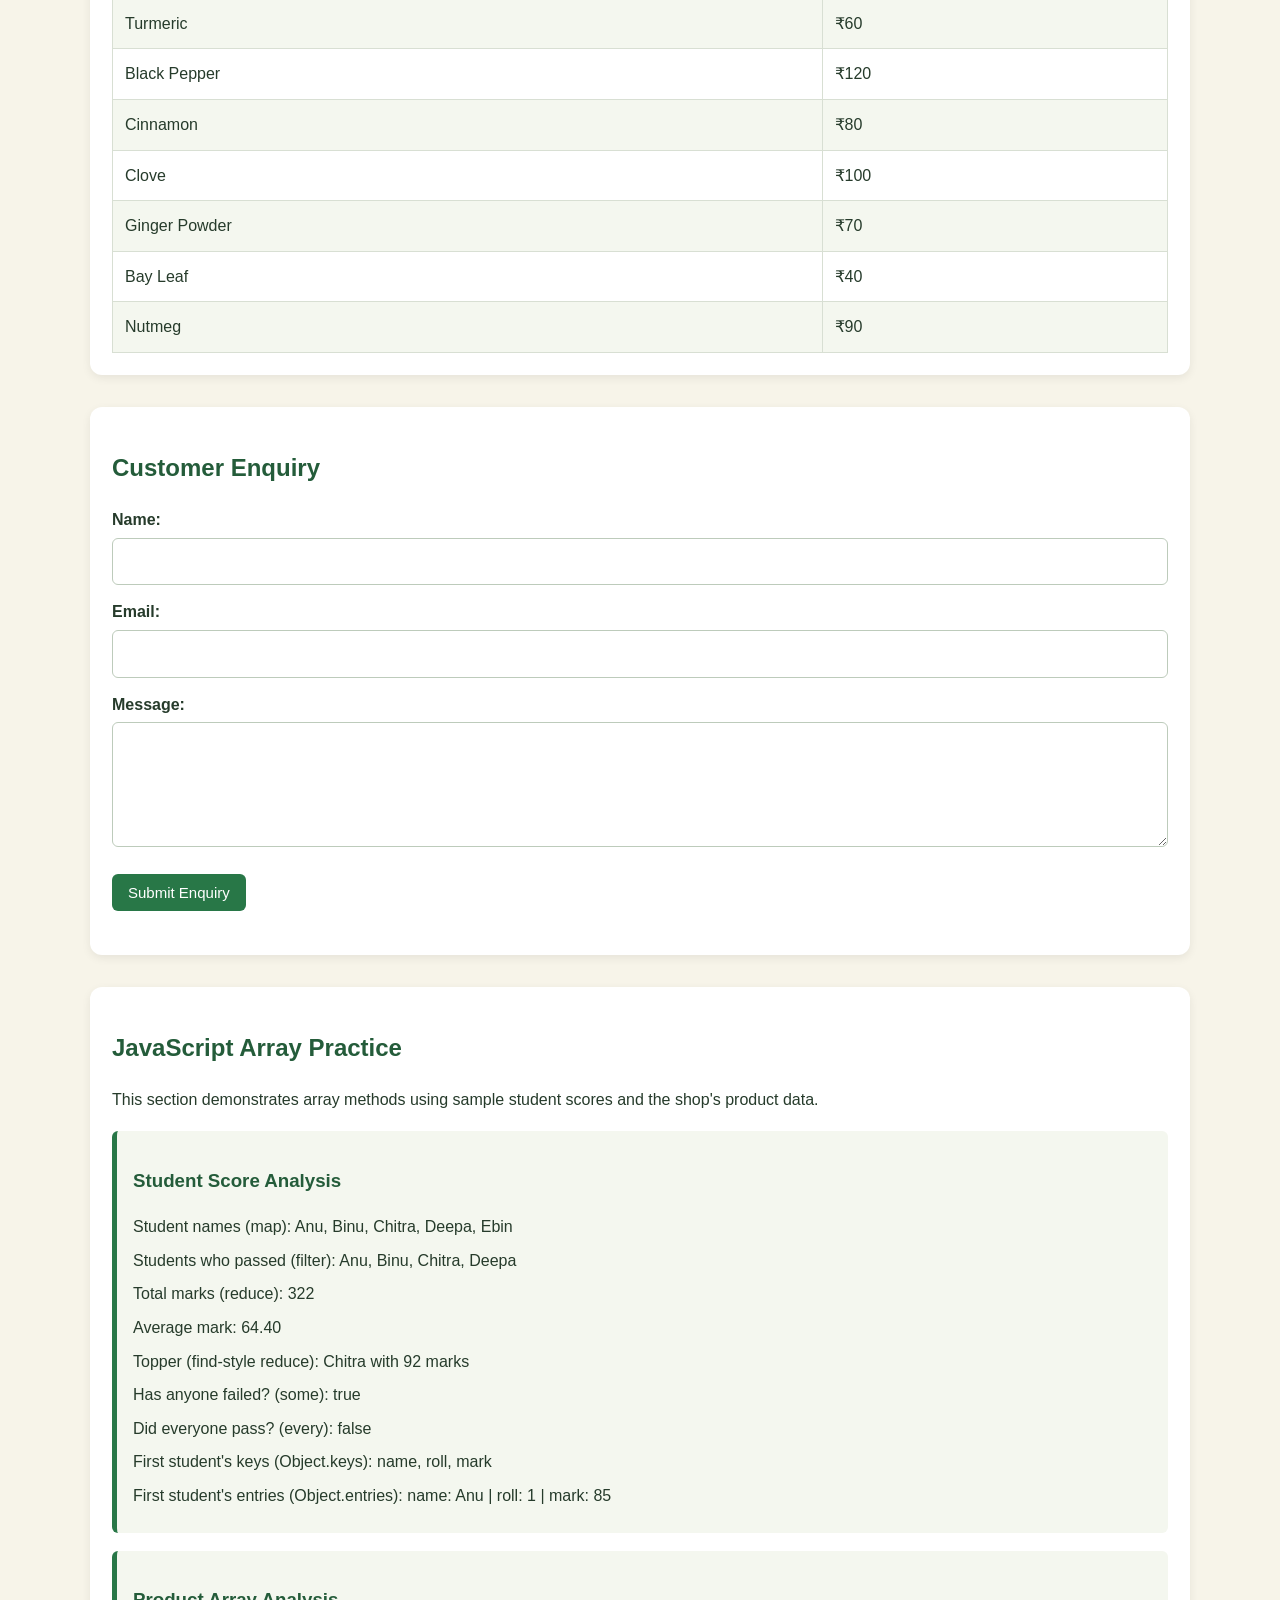
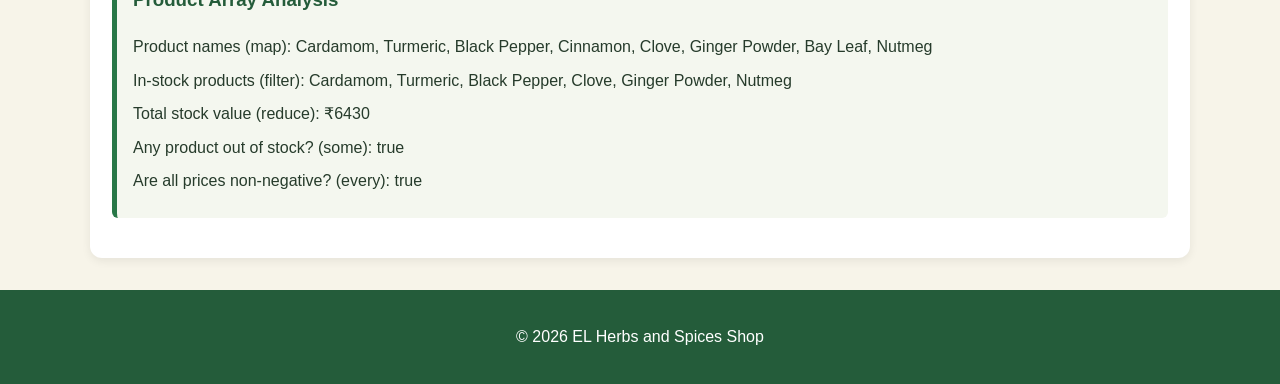
==== commit ae2d3ed5: "Week 2 Day 4 - Array Methods and Product Filtering" ====
--- a/index.html
+++ b/index.html
@@ -4,166 +4,192 @@
 <head>
     <meta charset="UTF-8">
     <meta name="viewport" content="width=device-width, initial-scale=1.0">
+
     <title>EL Herbs and Spices Shop</title>
+
     <link rel="stylesheet" href="css/style.css">
 </head>
 <body>
 
     <header class="site-header">
-        <div class="container">
-            <h1>🌿 EL Herbs and Spices Shop</h1>
-            <p>Freshness and flavour in every spice</p>
+        <h1 id="pageHeading">EL Herbs and Spices Shop</h1>
+        <p>Fresh flavour, natural goodness!</p>
 
-            <nav>
-                <a href="#home">Home</a>
-                <a href="#products">Our Products</a>
-                <a href="#prices">Price List</a>
-                <a href="#contact">Contact</a>
-                <a href="admin.html">Admin</a>
-            </nav>
-        </div>
+        <nav>
+            <a href="index.html">Home</a>
+            <a href="#products">Products</a>
+            <a href="#price-list">Price List</a>
+            <a href="#enquiry">Enquiry</a>
+            <a href="admin.html">Admin Tasks</a>
+        </nav>
     </header>
 
-    <main>
-        <section id="home" class="hero container">
-            <h2>Welcome to Our Spice Shop!</h2>
-            <p>Explore our collection of herbs and spices for your kitchen.</p>
-            <a href="#products" class="shop-button">Explore Products</a>
-        </section>
+    <main class="container">
 
-        <section id="products" class="container section">
-            <h2 id="pageHeading">Our Products</h2>
+        <!-- Welcome Section -->
+        <section class="welcome-section">
+            <h2>Welcome to our shop</h2>
+            <p>Explore our herbs and spices for your kitchen.</p>
 
-            <p class="section-description">
-                Search our products or choose a category.
-            </p>
+            <button type="button" id="headingButton">
+                Change Heading
+            </button>
 
-            <div class="featured-area">
+            <button type="button" id="changeImageButton">
+                Change Featured Image
+            </button>
+
+            <div class="featured-image-container">
                 <img
                     id="featuredImage"
                     src="images/cardamom.jpg"
-                    alt="Featured cardamom spice"
-                    width="180"
-                    height="130"
+                    alt="Featured spice"
+                    width="220"
+                >
+            </div>
+
+            <p id="cartMessage" aria-live="polite"></p>
+        </section>
+
+        <!-- Products Section -->
+        <section id="products">
+            <h2>Our Products</h2>
+
+            <div class="filter-controls">
+                <label for="searchInput">Search products:</label>
+                <input
+                    type="text"
+                    id="searchInput"
+                    placeholder="Type a product name..."
                 >
 
-                <button
-                    type="button"
-                    id="changeImageButton"
-                    class="shop-button"
-                >
-                    Change Featured Image
-                </button>
-            </div>
-
-            <div class="product-controls">
-                <input
-                    type="search"
-                    id="searchInput"
-                    placeholder="Search spices..."
-                    aria-label="Search products by name"
-                >
-
-                <select id="categoryFilter" aria-label="Filter by category">
-                    <option value="All">All Categories</option>
-                    <option value="Whole Spices">Whole Spices</option>
-                    <option value="Ground Spices">Ground Spices</option>
-                    <option value="Herbs">Herbs</option>
+                <label for="categoryFilter">Choose category:</label>
+                <select id="categoryFilter">
+                    <option value="all">All categories</option>
+                    <option value="Spice">Spice</option>
+                    <option value="Powder">Powder</option>
+                    <option value="Leaf">Leaf</option>
                 </select>
             </div>
 
-            <p id="productCount" class="product-count" aria-live="polite"></p>
+            <p id="productCount" aria-live="polite"></p>
 
-            <!-- Day 2: feedback for Add to Cart clicks -->
-            <p id="cartMessage" class="cart-message" aria-live="polite">
-                Select a product to try the Add to Cart button.
+            <div id="productGrid" class="product-grid"></div>
+        </section>
+
+        <!-- Price List Section -->
+        <section id="price-list">
+            <h2>Price List (per 100g)</h2>
+
+            <table>
+                <thead>
+                    <tr>
+                        <th>Product</th>
+                        <th>Price</th>
+                    </tr>
+                </thead>
+
+                <tbody>
+                    <tr>
+                        <td>Cardamom</td>
+                        <td>₹250</td>
+                    </tr>
+                    <tr>
+                        <td>Turmeric</td>
+                        <td>₹60</td>
+                    </tr>
+                    <tr>
+                        <td>Black Pepper</td>
+                        <td>₹120</td>
+                    </tr>
+                    <tr>
+                        <td>Cinnamon</td>
+                        <td>₹80</td>
+                    </tr>
+                    <tr>
+                        <td>Clove</td>
+                        <td>₹100</td>
+                    </tr>
+                    <tr>
+                        <td>Ginger Powder</td>
+                        <td>₹70</td>
+                    </tr>
+                    <tr>
+                        <td>Bay Leaf</td>
+                        <td>₹40</td>
+                    </tr>
+                    <tr>
+                        <td>Nutmeg</td>
+                        <td>₹90</td>
+                    </tr>
+                </tbody>
+            </table>
+        </section>
+
+        <!-- Customer Enquiry Section -->
+        <section id="enquiry">
+            <h2>Customer Enquiry</h2>
+
+            <form id="enquiryForm" novalidate>
+                <label for="customerName">Name:</label>
+                <input
+                    type="text"
+                    id="customerName"
+                    required
+                >
+                <span id="nameError" class="error-message"></span>
+
+                <label for="customerEmail">Email:</label>
+                <input
+                    type="email"
+                    id="customerEmail"
+                    required
+                >
+                <span id="emailError" class="error-message"></span>
+
+                <label for="customerMessage">Message:</label>
+                <textarea
+                    id="customerMessage"
+                    rows="4"
+                    required
+                ></textarea>
+                <span id="messageError" class="error-message"></span>
+
+                <button type="submit">Submit Enquiry</button>
+
+                <p id="formMessage" aria-live="polite"></p>
+            </form>
+        </section>
+
+        <!-- JavaScript Array Practice Section -->
+        <section id="array-practice">
+            <h2>JavaScript Array Practice</h2>
+
+            <p>
+                This section demonstrates array methods using sample
+                student scores and the shop's product data.
             </p>
 
-            <!-- Empty grid: JavaScript creates the product cards -->
-            <div id="productGrid" class="product-grid"></div>
+            <div class="analysis-panel">
+                <h3>Student Score Analysis</h3>
+                <div id="studentResults"></div>
+            </div>
 
-            <div class="dom-practice">
-                <button
-                    type="button"
-                    id="headingButton"
-                    class="shop-button"
-                >
-                    Change Heading Style
-                </button>
+            <div class="analysis-panel">
+                <h3>Product Array Analysis</h3>
+                <div id="productArrayResults"></div>
             </div>
         </section>
 
-        <section id="prices" class="container section">
-            <h2>Price List</h2>
-
-            <div class="table-wrapper">
-                <table>
-                    <thead>
-                        <tr>
-                            <th>Product</th>
-                            <th>Price per 100g</th>
-                        </tr>
-                    </thead>
-                    <tbody>
-                        <tr><td>Cardamom</td><td>₹250</td></tr>
-                        <tr><td>Turmeric</td><td>₹60</td></tr>
-                        <tr><td>Black Pepper</td><td>₹120</td></tr>
-                        <tr><td>Cinnamon</td><td>₹80</td></tr>
-                        <tr><td>Clove</td><td>₹100</td></tr>
-                        <tr><td>Ginger Powder</td><td>₹70</td></tr>
-                        <tr><td>Bay Leaf</td><td>₹40</td></tr>
-                        <tr><td>Nutmeg</td><td>₹90</td></tr>
-                    </tbody>
-                </table>
-            </div>
-        </section>
-
-        <section id="contact" class="container section">
-            <h2>Contact Us</h2>
-            <p>Have a question about our products? Send us an enquiry.</p>
-
-            <form id="enquiryForm">
-                <label for="customerName">Your name</label>
-                <input
-                    type="text"
-                    id="customerName"
-                    name="customerName"
-                    placeholder="Enter your name"
-                    required
-                >
-
-                <label for="customerEmail">Email address</label>
-                <input
-                    type="email"
-                    id="customerEmail"
-                    name="customerEmail"
-                    placeholder="Enter your email"
-                    required
-                >
-
-                <label for="customerMessage">Your message</label>
-                <textarea
-                    id="customerMessage"
-                    name="customerMessage"
-                    placeholder="Write your enquiry"
-                    rows="4"
-                    required
-                ></textarea>
-
-                <button type="submit" class="shop-button">
-                    Send Enquiry
-                </button>
-            </form>
-
-            <p id="formMessage" aria-live="polite"></p>
-        </section>
     </main>
 
+    <!-- Footer -->
     <footer class="site-footer">
-        <p>&copy; 2026 EL Herbs and Spices Shop. All rights reserved.</p>
+        <p>&copy; 2026 EL Herbs and Spices Shop</p>
     </footer>
 
-    <!-- Keep all JavaScript in app.js -->
+    <!-- JavaScript File -->
     <script src="js/app.js"></script>
+
 </body>
 </html>
--- a/css/style.css
+++ b/css/style.css
@@ -1,358 +1,279 @@
-
-/* =====================================
-   EL HERBS AND SPICES SHOP
-   WEEK 2 - DAY 2
-   EVENT HANDLING
-===================================== */
 
 * {
     box-sizing: border-box;
-}
-
-html {
-    scroll-behavior: smooth;
 }
 
 body {
     margin: 0;
     font-family: Arial, sans-serif;
-    background-color: #fffaf0;
-    color: #333333;
+    background-color: #f7f4e9;
+    color: #263b2b;
     line-height: 1.6;
+}
+
+.site-header {
+    padding: 24px 16px;
+    text-align: center;
+    color: white;
+    background-color: #245c3a;
+}
+
+.site-header h1 {
+    margin: 0;
+}
+
+.site-header nav {
+    display: flex;
+    flex-wrap: wrap;
+    justify-content: center;
+    gap: 18px;
+    margin-top: 16px;
+}
+
+.site-header nav a {
+    color: white;
+    text-decoration: none;
+    font-weight: bold;
+}
+
+.site-header nav a:hover {
+    text-decoration: underline;
 }
 
 .container {
     width: min(1100px, 92%);
-    margin: 0 auto;
-}
-
-/* Header */
-
-.site-header {
-    background-color: #285943;
-    color: white;
-    text-align: center;
-    padding: 25px 0;
-}
-
-.site-header h1 {
-    margin: 0;
-    font-size: 30px;
-}
-
-.site-header p {
-    margin: 5px 0 15px;
-}
-
-/* Navigation */
-
-nav {
-    display: flex;
-    justify-content: center;
-    flex-wrap: wrap;
-    gap: 20px;
-}
-
-nav a {
-    color: white;
-    text-decoration: none;
-    font-weight: bold;
-}
-
-nav a:hover {
-    color: #f5d98b;
-}
-
-/* Welcome section */
-
-.hero {
-    text-align: center;
-    padding: 55px 15px;
-    background-color: #f3e7c9;
+    margin: 24px auto;
+}
+
+section {
+    margin-bottom: 32px;
+    padding: 22px;
+    background-color: white;
     border-radius: 12px;
-    margin-top: 25px;
-}
-
-.hero h2 {
-    color: #285943;
-    font-size: 30px;
-    margin-top: 0;
-}
-
-.shop-button {
-    display: inline-block;
-    background-color: #285943;
-    color: white;
+    box-shadow: 0 3px 10px rgba(0, 0, 0, 0.07);
+}
+
+h2,
+h3 {
+    color: #245c3a;
+}
+
+button {
+    margin: 6px 4px 6px 0;
+    padding: 10px 16px;
     border: none;
     border-radius: 6px;
-    padding: 11px 18px;
-    text-decoration: none;
+    background-color: #287747;
+    color: white;
     font-size: 15px;
     cursor: pointer;
 }
 
-.shop-button:hover {
-    background-color: #1d4130;
-}
-
-.shop-button:disabled {
-    background-color: #888888;
-    cursor: not-allowed;
-}
-
-/* General sections */
-
-.section {
-    padding-top: 35px;
-    padding-bottom: 25px;
-}
-
-.section h2 {
-    color: #285943;
-    text-align: center;
-    margin-bottom: 8px;
-}
-
-.section-description {
-    text-align: center;
-}
-
-/* Day 1 DOM manipulation */
-
-.highlight-heading {
-    background-color: #f3e7c9;
-    padding: 12px;
-    border-radius: 8px;
-}
-
-/* Featured image */
-
-.featured-area {
-    display: flex;
-    flex-direction: column;
-    align-items: center;
-    gap: 12px;
-    margin: 20px 0;
-}
-
-.featured-area img {
-    width: 180px;
-    height: 130px;
-    object-fit: cover;
-    border: 3px solid #285943;
+button:hover {
+    background-color: #194d2d;
+}
+
+input,
+select,
+textarea {
+    width: 100%;
+    margin: 5px 0 14px;
+    padding: 10px;
+    border: 1px solid #bdcbbb;
+    border-radius: 6px;
+    font: inherit;
+}
+
+label {
+    display: block;
+    font-weight: bold;
+}
+
+.featured-image-container {
+    margin-top: 14px;
+}
+
+#featuredImage {
+    display: block;
+    max-width: 100%;
+    height: auto;
     border-radius: 10px;
-    background-color: #f3e7c9;
-}
-
-/* Search and category filter */
-
-.product-controls {
-    display: flex;
-    justify-content: center;
-    gap: 12px;
-    margin: 25px 0 10px;
-    flex-wrap: wrap;
-}
-
-.product-controls input,
-.product-controls select {
-    width: min(320px, 100%);
-    padding: 12px;
-    border: 1px solid #c8c8c8;
-    border-radius: 6px;
-    background-color: white;
-    font-size: 15px;
-}
-
-.product-count {
-    text-align: center;
-    color: #555555;
-}
-
-/* Add to Cart message */
-
-.cart-message {
-    text-align: center;
-    color: #285943;
-    font-weight: bold;
-    min-height: 25px;
-    margin: 12px 0;
-}
-
-/* Product grid */
+}
 
 .product-grid {
     display: grid;
-    grid-template-columns: repeat(4, minmax(0, 1fr));
-    gap: 20px;
-    margin-top: 20px;
+    grid-template-columns: repeat(auto-fit, minmax(210px, 1fr));
+    gap: 18px;
+    margin-top: 18px;
 }
 
 .product-card {
-    background-color: white;
-    border: 1px solid #e2dfd5;
+    padding: 18px;
+    border: 1px solid #d9e4d6;
     border-radius: 10px;
-    padding: 20px 15px;
-    text-align: center;
-    box-shadow: 0 3px 8px rgba(0, 0, 0, 0.06);
-    transition: transform 0.25s ease, box-shadow 0.25s ease;
-}
-
-/* Day 2: JavaScript adds/removes this class on hover */
+    background-color: #fffdf6;
+    transition: transform 0.2s ease, box-shadow 0.2s ease;
+}
+
+.product-card h3 {
+    margin-top: 0;
+}
 
 .product-card.zoom {
-    transform: scale(1.04);
-    box-shadow: 0 8px 18px rgba(0, 0, 0, 0.16);
-}
-
-.product-card h3 {
-    color: #285943;
-    margin: 5px 0;
-}
-
-.product-icon {
-    font-size: 42px;
-    margin-bottom: 8px;
-}
-
-.product-category {
-    color: #666666;
-    font-size: 14px;
-}
-
-.product-price {
-    font-size: 20px;
-    font-weight: bold;
-    color: #285943;
-    margin: 10px 0;
-}
-
-.product-stock {
-    font-size: 14px;
-    margin-bottom: 12px;
-}
-
-/* Stock statuses */
+    transform: scale(1.03);
+    box-shadow: 0 6px 16px rgba(0, 0, 0, 0.15);
+}
+
+.stock-status {
+    font-weight: bold;
+    color: #287747;
+}
+
+.out-of-stock .stock-status {
+    color: #b42318;
+}
 
 .out-of-stock {
-    border: 2px solid #c0392b;
-    background-color: #fff0ee;
-}
-
-.out-of-stock .product-stock {
-    color: #a32121;
-    font-weight: bold;
-}
-
-.in-stock .product-stock {
-    color: #1e6338;
-}
-
-.low-stock .product-stock {
-    color: #855800;
-}
-
-.no-products {
-    grid-column: 1 / -1;
-    text-align: center;
-    padding: 25px;
-}
-
-/* DOM practice button */
-
-.dom-practice {
-    text-align: center;
-    margin-top: 25px;
-}
-
-/* Price table */
-
-.table-wrapper {
-    overflow-x: auto;
+    border-color: #d99a94;
+    background-color: #fff4f2;
+}
+
+.price {
+    font-size: 18px;
+    font-weight: bold;
+}
+
+.filter-controls {
+    display: grid;
+    grid-template-columns: 1fr 1fr;
+    gap: 0 18px;
 }
 
 table {
     width: 100%;
     border-collapse: collapse;
-    margin-top: 15px;
-    background-color: white;
 }
 
 th,
 td {
-    border: 1px solid #dddddd;
     padding: 12px;
+    border: 1px solid #d8dfd3;
     text-align: left;
 }
 
 th {
-    background-color: #285943;
-    color: white;
-}
-
-/* Enquiry form */
-
-form {
-    max-width: 500px;
-    margin: 20px auto;
+    color: white;
+    background-color: #287747;
+}
+
+tr:nth-child(even) {
+    background-color: #f4f7ef;
+}
+
+.error-message {
+    display: block;
+    margin-top: -10px;
+    margin-bottom: 10px;
+    color: #b42318;
+    font-size: 14px;
+}
+
+#formMessage,
+#cartMessage,
+#taskFeedback {
+    font-weight: bold;
+}
+
+.analysis-panel {
+    margin: 18px 0;
+    padding: 16px;
+    border-left: 5px solid #287747;
+    border-radius: 6px;
+    background-color: #f4f7ef;
+    overflow-wrap: anywhere;
+}
+
+.analysis-panel p {
+    margin: 8px 0;
+}
+
+/* Day 3: Admin task list */
+
+.admin-section {
+    max-width: 760px;
+    margin: 24px auto;
+}
+
+.admin-panel {
+    padding: 20px;
+    border-radius: 10px;
+    background-color: white;
+    box-shadow: 0 3px 10px rgba(0, 0, 0, 0.07);
+}
+
+.task-form {
     display: flex;
-    flex-direction: column;
+    align-items: center;
     gap: 10px;
 }
 
-form input,
-form textarea {
+.task-form input {
+    flex: 1;
+    margin-bottom: 0;
+}
+
+.task-counter {
+    font-weight: bold;
+}
+
+.task-list {
+    padding: 0;
+    list-style: none;
+}
+
+.task-item {
+    display: flex;
+    justify-content: space-between;
+    align-items: center;
+    gap: 12px;
+    margin: 10px 0;
     padding: 12px;
-    border: 1px solid #cccccc;
-    border-radius: 6px;
-    font: inherit;
-}
-
-form textarea {
-    resize: vertical;
-}
-
-form button {
-    align-self: flex-start;
-}
-
-#formMessage {
+    border: 1px solid #d9e4d6;
+    border-radius: 6px;
+    background-color: #fffdf6;
+}
+
+.task-text {
+    overflow-wrap: anywhere;
+}
+
+.delete-task-button {
+    flex-shrink: 0;
+    background-color: #b42318;
+}
+
+.delete-task-button:hover {
+    background-color: #801b14;
+}
+
+.site-footer {
+    padding: 18px;
     text-align: center;
-    color: #285943;
-}
-
-/* Footer */
-
-.site-footer {
-    background-color: #285943;
-    color: white;
-    text-align: center;
-    padding: 15px;
-    margin-top: 30px;
-}
-
-/* Responsive design */
-
-@media (max-width: 850px) {
-    .product-grid {
-        grid-template-columns: repeat(2, minmax(0, 1fr));
-    }
-}
-
-@media (max-width: 500px) {
-    .site-header h1 {
-        font-size: 23px;
-    }
-
-    nav {
-        gap: 12px;
-    }
-
-    .hero h2 {
-        font-size: 24px;
-    }
-
-    .product-grid {
+    color: white;
+    background-color: #245c3a;
+}
+
+@media (max-width: 600px) {
+    .filter-controls {
         grid-template-columns: 1fr;
     }
-}
+
+    .task-form {
+        align-items: stretch;
+        flex-direction: column;
+    }
+
+    .task-item {
+        align-items: flex-start;
+    }
+}
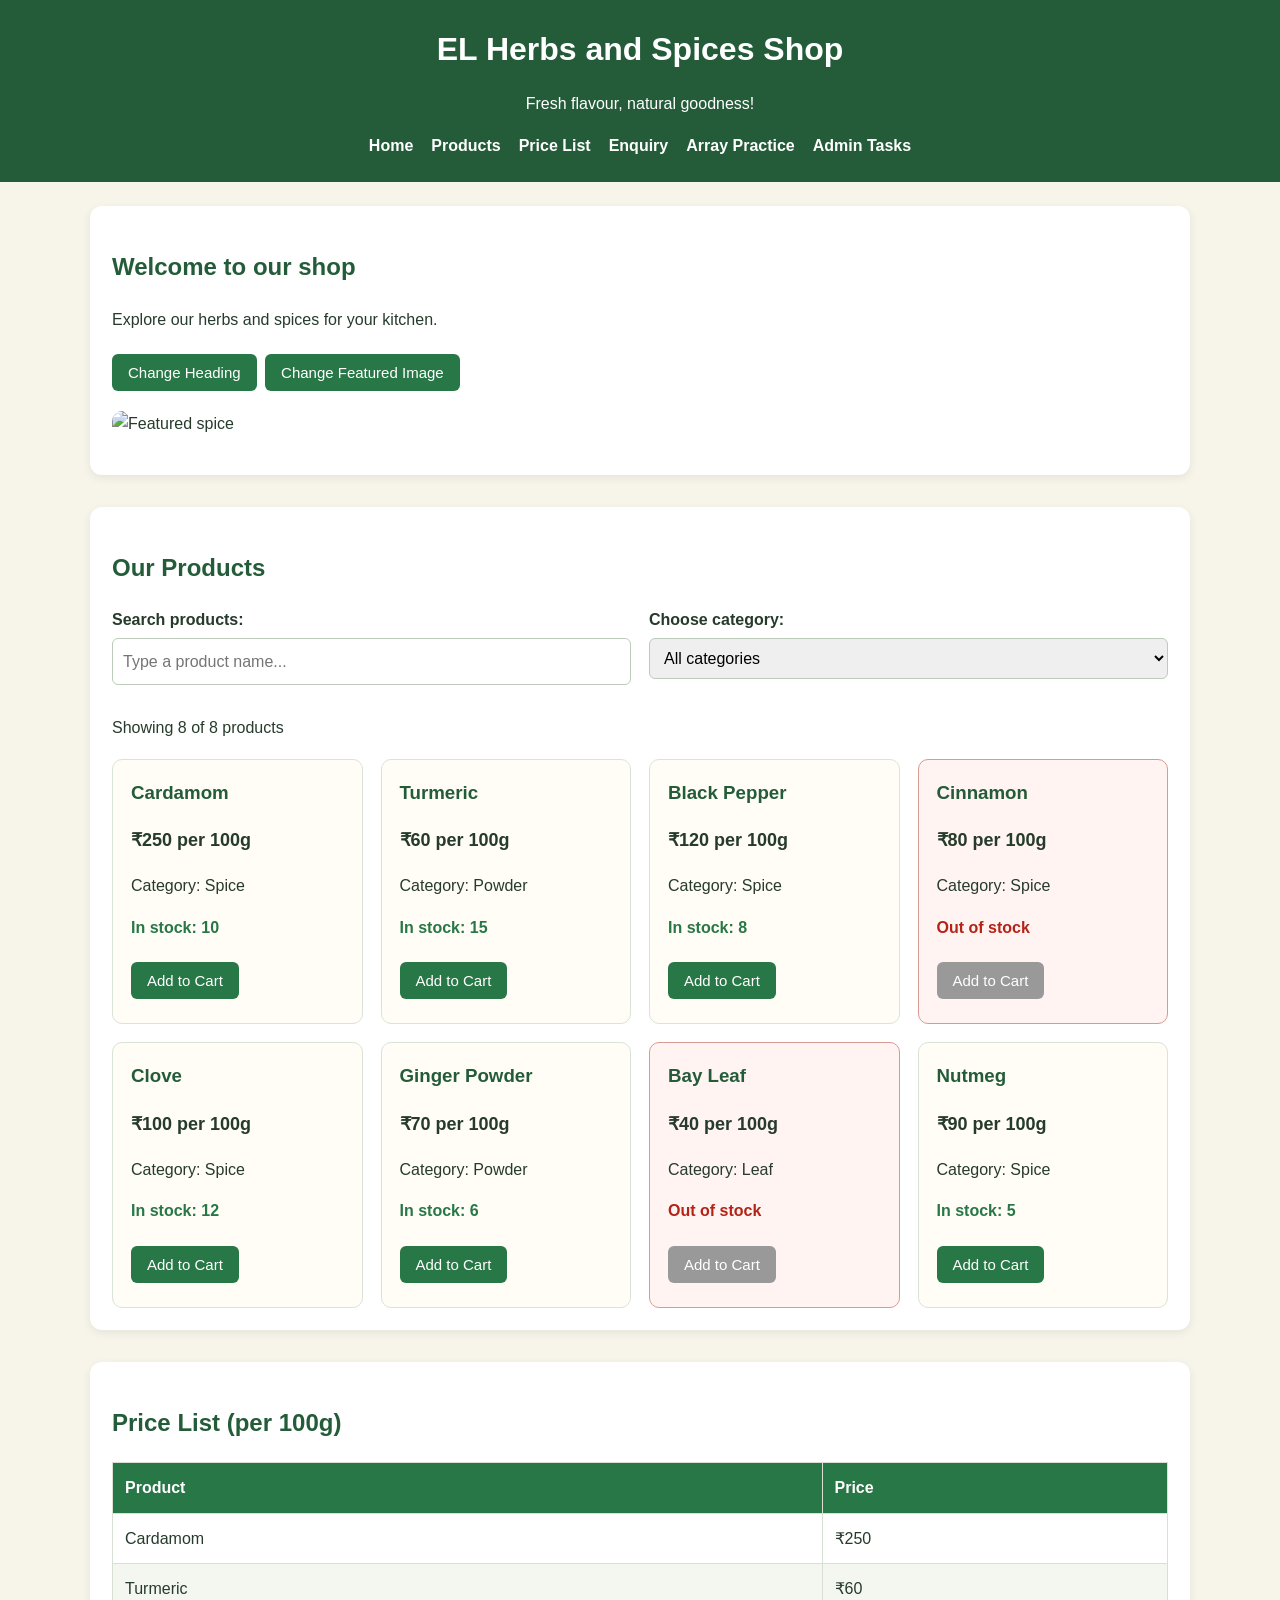
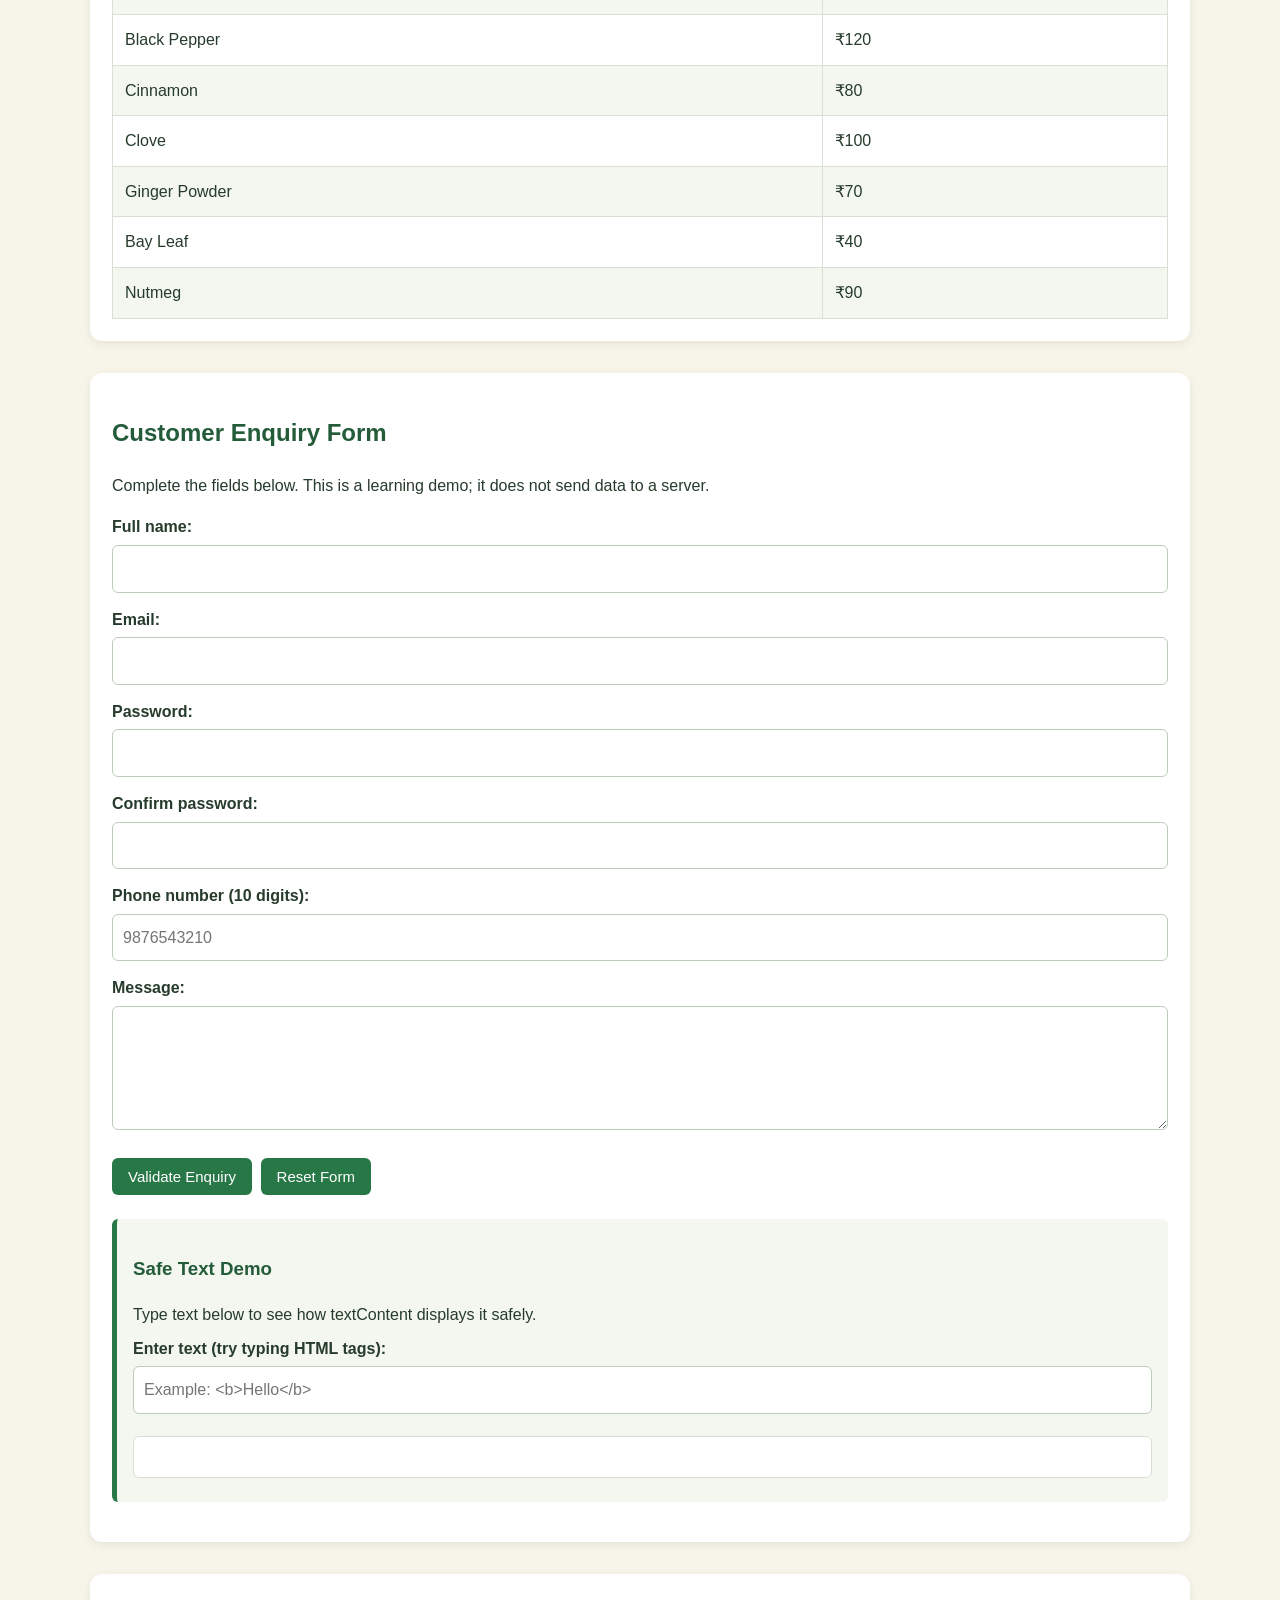
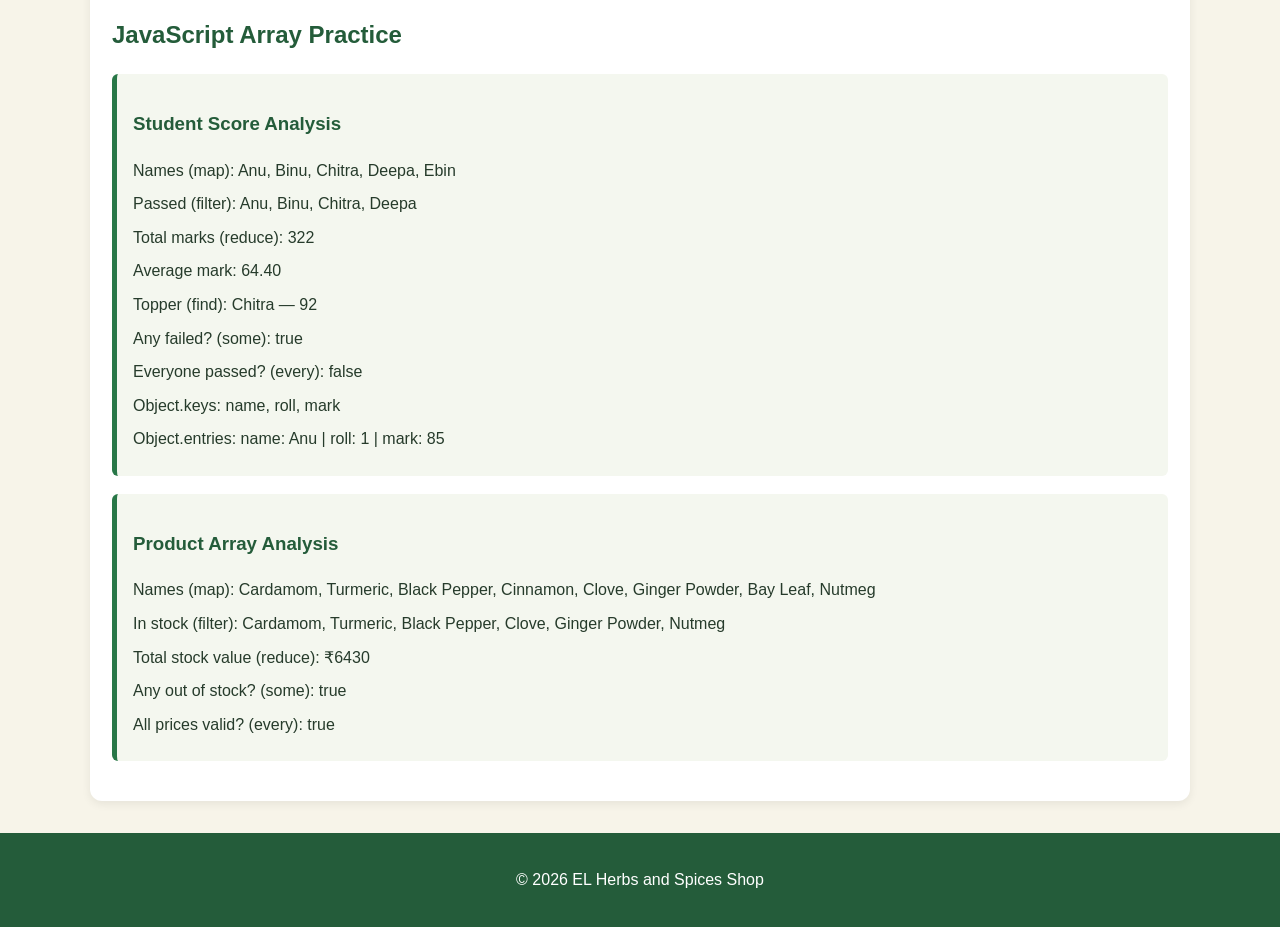
==== commit 10960a95: "Week 2 Day 5 - Form Validation and Safe DOM" ====
--- a/index.html
+++ b/index.html
@@ -4,192 +4,147 @@
 <head>
     <meta charset="UTF-8">
     <meta name="viewport" content="width=device-width, initial-scale=1.0">
-
     <title>EL Herbs and Spices Shop</title>
-
     <link rel="stylesheet" href="css/style.css">
 </head>
 <body>
-
     <header class="site-header">
         <h1 id="pageHeading">EL Herbs and Spices Shop</h1>
         <p>Fresh flavour, natural goodness!</p>
-
         <nav>
             <a href="index.html">Home</a>
             <a href="#products">Products</a>
             <a href="#price-list">Price List</a>
             <a href="#enquiry">Enquiry</a>
+            <a href="#array-practice">Array Practice</a>
             <a href="admin.html">Admin Tasks</a>
         </nav>
     </header>
 
     <main class="container">
-
-        <!-- Welcome Section -->
         <section class="welcome-section">
             <h2>Welcome to our shop</h2>
             <p>Explore our herbs and spices for your kitchen.</p>
-
-            <button type="button" id="headingButton">
-                Change Heading
-            </button>
-
-            <button type="button" id="changeImageButton">
-                Change Featured Image
-            </button>
-
+            <button type="button" id="headingButton">Change Heading</button>
+            <button type="button" id="changeImageButton">Change Featured Image</button>
             <div class="featured-image-container">
-                <img
-                    id="featuredImage"
-                    src="images/cardamom.jpg"
-                    alt="Featured spice"
-                    width="220"
-                >
+                <img id="featuredImage"
+                     src="images/cardamom.jpg"
+                     alt="Featured spice"
+                     width="220">
             </div>
-
             <p id="cartMessage" aria-live="polite"></p>
         </section>
 
-        <!-- Products Section -->
         <section id="products">
             <h2>Our Products</h2>
-
             <div class="filter-controls">
-                <label for="searchInput">Search products:</label>
-                <input
-                    type="text"
-                    id="searchInput"
-                    placeholder="Type a product name..."
-                >
-
-                <label for="categoryFilter">Choose category:</label>
-                <select id="categoryFilter">
-                    <option value="all">All categories</option>
-                    <option value="Spice">Spice</option>
-                    <option value="Powder">Powder</option>
-                    <option value="Leaf">Leaf</option>
-                </select>
+                <div>
+                    <label for="searchInput">Search products:</label>
+                    <input type="text" id="searchInput"
+                           placeholder="Type a product name...">
+                </div>
+                <div>
+                    <label for="categoryFilter">Choose category:</label>
+                    <select id="categoryFilter">
+                        <option value="all">All categories</option>
+                        <option value="Spice">Spice</option>
+                        <option value="Powder">Powder</option>
+                        <option value="Leaf">Leaf</option>
+                    </select>
+                </div>
             </div>
-
             <p id="productCount" aria-live="polite"></p>
-
             <div id="productGrid" class="product-grid"></div>
         </section>
 
-        <!-- Price List Section -->
         <section id="price-list">
             <h2>Price List (per 100g)</h2>
-
             <table>
                 <thead>
-                    <tr>
-                        <th>Product</th>
-                        <th>Price</th>
-                    </tr>
+                    <tr><th>Product</th><th>Price</th></tr>
                 </thead>
-
                 <tbody>
-                    <tr>
-                        <td>Cardamom</td>
-                        <td>₹250</td>
-                    </tr>
-                    <tr>
-                        <td>Turmeric</td>
-                        <td>₹60</td>
-                    </tr>
-                    <tr>
-                        <td>Black Pepper</td>
-                        <td>₹120</td>
-                    </tr>
-                    <tr>
-                        <td>Cinnamon</td>
-                        <td>₹80</td>
-                    </tr>
-                    <tr>
-                        <td>Clove</td>
-                        <td>₹100</td>
-                    </tr>
-                    <tr>
-                        <td>Ginger Powder</td>
-                        <td>₹70</td>
-                    </tr>
-                    <tr>
-                        <td>Bay Leaf</td>
-                        <td>₹40</td>
-                    </tr>
-                    <tr>
-                        <td>Nutmeg</td>
-                        <td>₹90</td>
-                    </tr>
+                    <tr><td>Cardamom</td><td>₹250</td></tr>
+                    <tr><td>Turmeric</td><td>₹60</td></tr>
+                    <tr><td>Black Pepper</td><td>₹120</td></tr>
+                    <tr><td>Cinnamon</td><td>₹80</td></tr>
+                    <tr><td>Clove</td><td>₹100</td></tr>
+                    <tr><td>Ginger Powder</td><td>₹70</td></tr>
+                    <tr><td>Bay Leaf</td><td>₹40</td></tr>
+                    <tr><td>Nutmeg</td><td>₹90</td></tr>
                 </tbody>
             </table>
         </section>
 
-        <!-- Customer Enquiry Section -->
         <section id="enquiry">
-            <h2>Customer Enquiry</h2>
+            <h2>Customer Enquiry Form</h2>
+            <p>Complete the fields below. This is a learning demo; it does not send data to a server.</p>
 
             <form id="enquiryForm" novalidate>
-                <label for="customerName">Name:</label>
-                <input
-                    type="text"
-                    id="customerName"
-                    required
-                >
-                <span id="nameError" class="error-message"></span>
+                <label for="customerName">Full name:</label>
+                <input type="text" id="customerName" name="customerName"
+                       autocomplete="name" required>
+                <span id="nameError" class="error-message" aria-live="polite"></span>
 
                 <label for="customerEmail">Email:</label>
-                <input
-                    type="email"
-                    id="customerEmail"
-                    required
-                >
-                <span id="emailError" class="error-message"></span>
+                <input type="email" id="customerEmail" name="customerEmail"
+                       autocomplete="email" required>
+                <span id="emailError" class="error-message" aria-live="polite"></span>
+
+                <label for="customerPassword">Password:</label>
+                <input type="password" id="customerPassword" name="customerPassword"
+                       autocomplete="new-password" required minlength="8">
+                <span id="passwordError" class="error-message" aria-live="polite"></span>
+
+                <label for="confirmPassword">Confirm password:</label>
+                <input type="password" id="confirmPassword" name="confirmPassword"
+                       autocomplete="new-password" required>
+                <span id="confirmPasswordError" class="error-message" aria-live="polite"></span>
+
+                <label for="customerPhone">Phone number (10 digits):</label>
+                <input type="tel" id="customerPhone" name="customerPhone"
+                       inputmode="numeric" autocomplete="tel"
+                       placeholder="9876543210" required>
+                <span id="phoneError" class="error-message" aria-live="polite"></span>
 
                 <label for="customerMessage">Message:</label>
-                <textarea
-                    id="customerMessage"
-                    rows="4"
-                    required
-                ></textarea>
-                <span id="messageError" class="error-message"></span>
+                <textarea id="customerMessage" name="customerMessage"
+                          rows="4" required></textarea>
+                <span id="messageError" class="error-message" aria-live="polite"></span>
 
-                <button type="submit">Submit Enquiry</button>
-
+                <button type="submit">Validate Enquiry</button>
+                <button type="reset">Reset Form</button>
                 <p id="formMessage" aria-live="polite"></p>
             </form>
+
+            <div class="analysis-panel">
+                <h3>Safe Text Demo</h3>
+                <p>Type text below to see how textContent displays it safely.</p>
+                <label for="safeTextInput">Enter text (try typing HTML tags):</label>
+                <input type="text" id="safeTextInput"
+                       placeholder="Example: <b>Hello</b>">
+                <p id="safeTextOutput" class="safe-output"></p>
+            </div>
         </section>
 
-        <!-- JavaScript Array Practice Section -->
         <section id="array-practice">
             <h2>JavaScript Array Practice</h2>
-
-            <p>
-                This section demonstrates array methods using sample
-                student scores and the shop's product data.
-            </p>
-
             <div class="analysis-panel">
                 <h3>Student Score Analysis</h3>
                 <div id="studentResults"></div>
             </div>
-
             <div class="analysis-panel">
                 <h3>Product Array Analysis</h3>
                 <div id="productArrayResults"></div>
             </div>
         </section>
-
     </main>
 
-    <!-- Footer -->
     <footer class="site-footer">
         <p>&copy; 2026 EL Herbs and Spices Shop</p>
     </footer>
 
-    <!-- JavaScript File -->
     <script src="js/app.js"></script>
-
 </body>
 </html>
--- a/css/style.css
+++ b/css/style.css
@@ -6,9 +6,9 @@
 body {
     margin: 0;
     font-family: Arial, sans-serif;
+    line-height: 1.6;
+    color: #263b2b;
     background-color: #f7f4e9;
-    color: #263b2b;
-    line-height: 1.6;
 }
 
 .site-header {
@@ -32,8 +32,8 @@
 
 .site-header nav a {
     color: white;
+    font-weight: bold;
     text-decoration: none;
-    font-weight: bold;
 }
 
 .site-header nav a:hover {
@@ -48,7 +48,7 @@
 section {
     margin-bottom: 32px;
     padding: 22px;
-    background-color: white;
+    background: white;
     border-radius: 12px;
     box-shadow: 0 3px 10px rgba(0, 0, 0, 0.07);
 }
@@ -63,14 +63,19 @@
     padding: 10px 16px;
     border: none;
     border-radius: 6px;
-    background-color: #287747;
-    color: white;
+    color: white;
+    background: #287747;
     font-size: 15px;
     cursor: pointer;
 }
 
 button:hover {
-    background-color: #194d2d;
+    background: #194d2d;
+}
+
+button:disabled {
+    background: #999;
+    cursor: not-allowed;
 }
 
 input,
@@ -84,6 +89,13 @@
     font: inherit;
 }
 
+input:focus,
+select:focus,
+textarea:focus {
+    outline: 2px solid #8bbd91;
+    outline-offset: 1px;
+}
+
 label {
     display: block;
     font-weight: bold;
@@ -111,7 +123,7 @@
     padding: 18px;
     border: 1px solid #d9e4d6;
     border-radius: 10px;
-    background-color: #fffdf6;
+    background: #fffdf6;
     transition: transform 0.2s ease, box-shadow 0.2s ease;
 }
 
@@ -125,17 +137,17 @@
 }
 
 .stock-status {
-    font-weight: bold;
     color: #287747;
+    font-weight: bold;
+}
+
+.out-of-stock {
+    border-color: #d99a94;
+    background: #fff4f2;
 }
 
 .out-of-stock .stock-status {
     color: #b42318;
-}
-
-.out-of-stock {
-    border-color: #d99a94;
-    background-color: #fff4f2;
 }
 
 .price {
@@ -163,21 +175,32 @@
 
 th {
     color: white;
-    background-color: #287747;
+    background: #287747;
 }
 
 tr:nth-child(even) {
-    background-color: #f4f7ef;
+    background: #f4f7ef;
 }
 
 .error-message {
     display: block;
+    min-height: 0;
     margin-top: -10px;
     margin-bottom: 10px;
     color: #b42318;
     font-size: 14px;
 }
 
+input.invalid,
+textarea.invalid {
+    border: 2px solid #b42318;
+}
+
+input.valid,
+textarea.valid {
+    border: 2px solid #287747;
+}
+
 #formMessage,
 #cartMessage,
 #taskFeedback {
@@ -189,12 +212,21 @@
     padding: 16px;
     border-left: 5px solid #287747;
     border-radius: 6px;
-    background-color: #f4f7ef;
+    background: #f4f7ef;
     overflow-wrap: anywhere;
 }
 
 .analysis-panel p {
     margin: 8px 0;
+}
+
+.safe-output {
+    padding: 10px;
+    min-height: 42px;
+    border: 1px solid #d8dfd3;
+    border-radius: 6px;
+    background: white;
+    overflow-wrap: anywhere;
 }
 
 /* Day 3: Admin task list */
@@ -207,7 +239,7 @@
 .admin-panel {
     padding: 20px;
     border-radius: 10px;
-    background-color: white;
+    background: white;
     box-shadow: 0 3px 10px rgba(0, 0, 0, 0.07);
 }
 
@@ -240,7 +272,7 @@
     padding: 12px;
     border: 1px solid #d9e4d6;
     border-radius: 6px;
-    background-color: #fffdf6;
+    background: #fffdf6;
 }
 
 .task-text {
@@ -249,18 +281,18 @@
 
 .delete-task-button {
     flex-shrink: 0;
-    background-color: #b42318;
+    background: #b42318;
 }
 
 .delete-task-button:hover {
-    background-color: #801b14;
+    background: #801b14;
 }
 
 .site-footer {
     padding: 18px;
     text-align: center;
     color: white;
-    background-color: #245c3a;
+    background: #245c3a;
 }
 
 @media (max-width: 600px) {
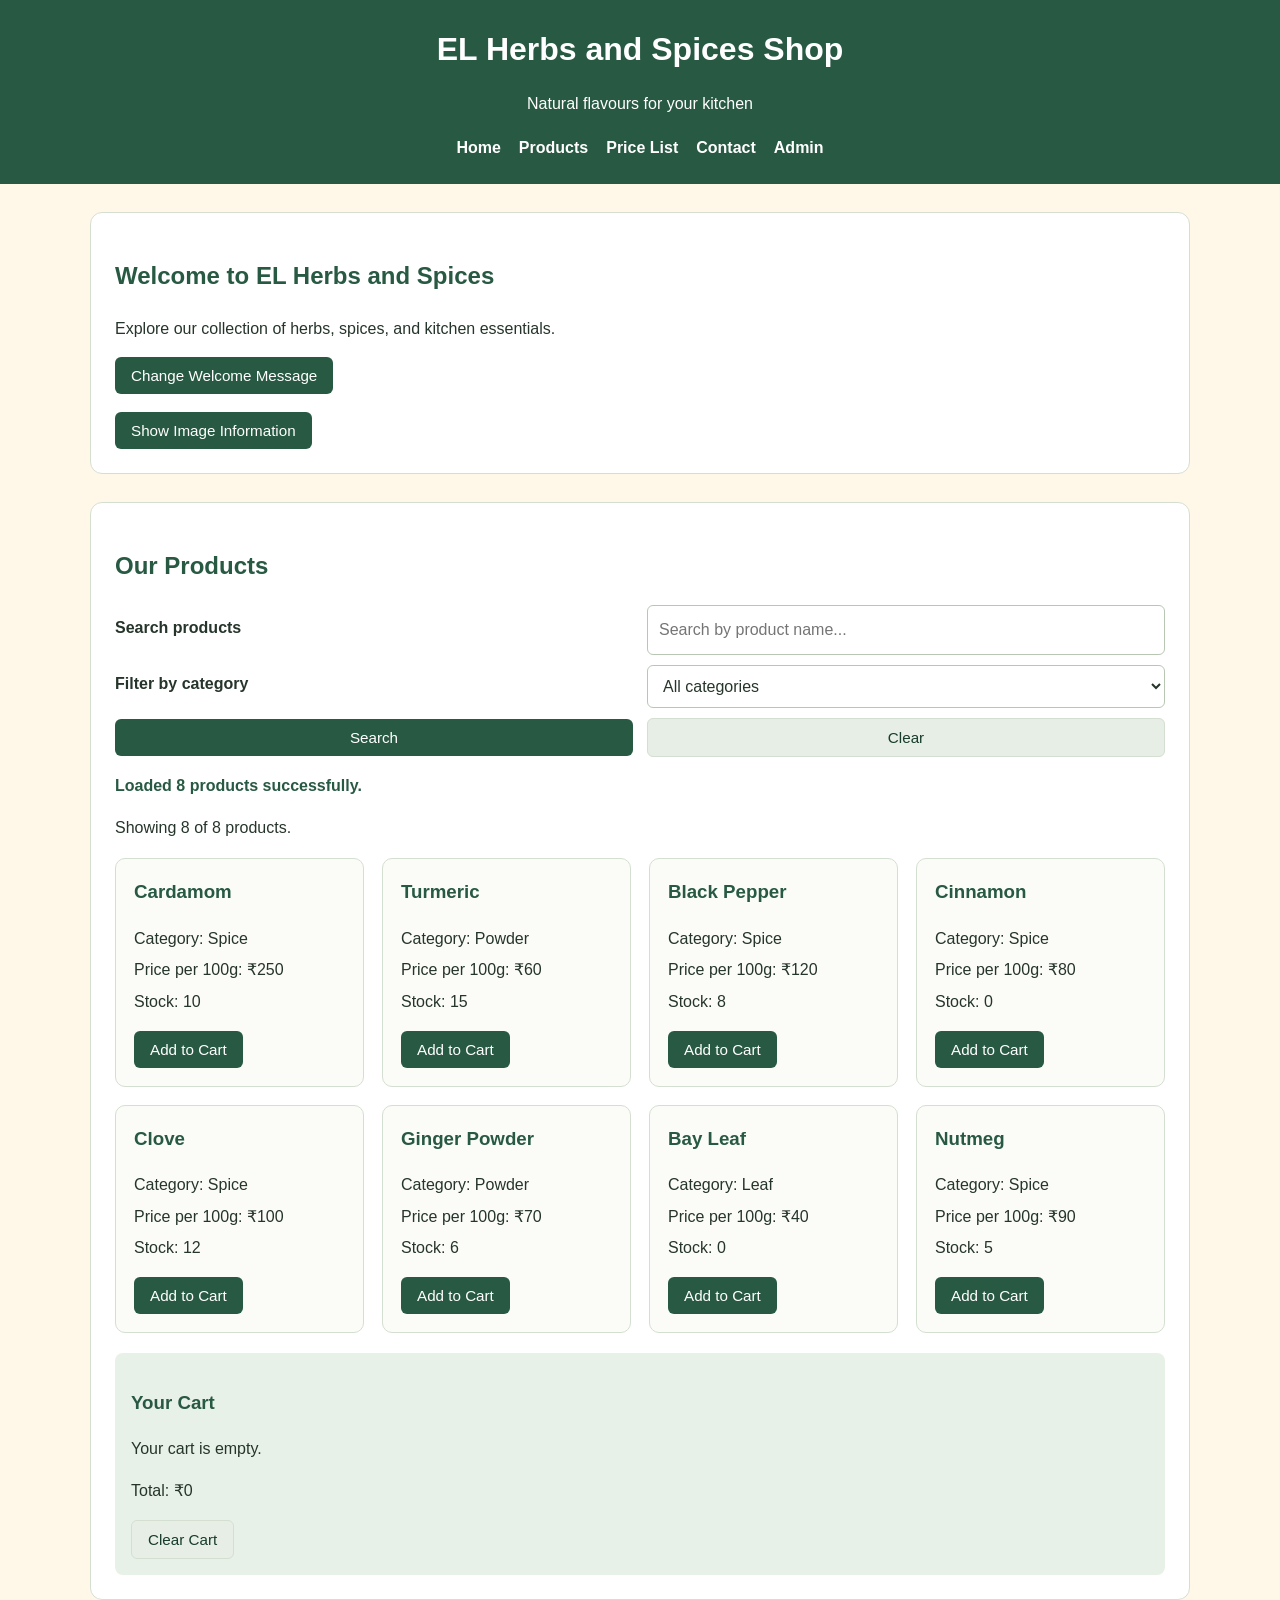
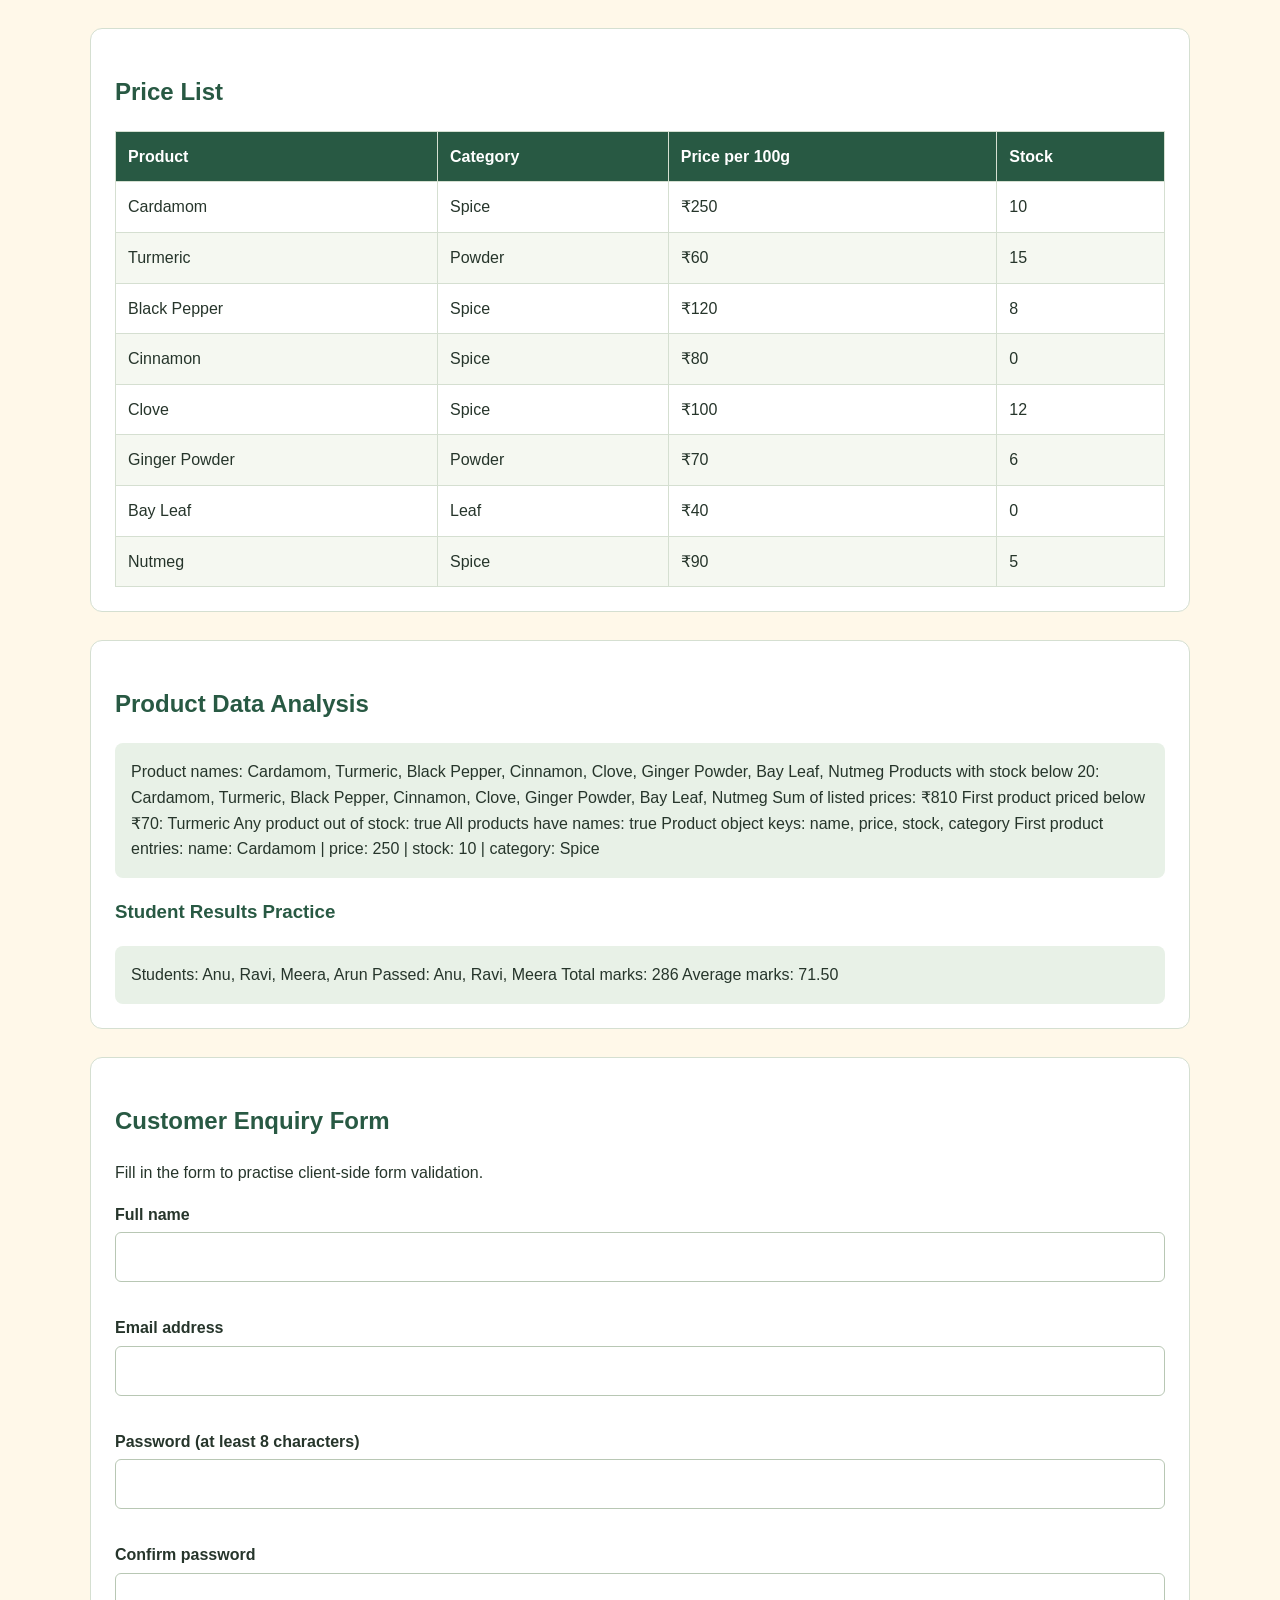
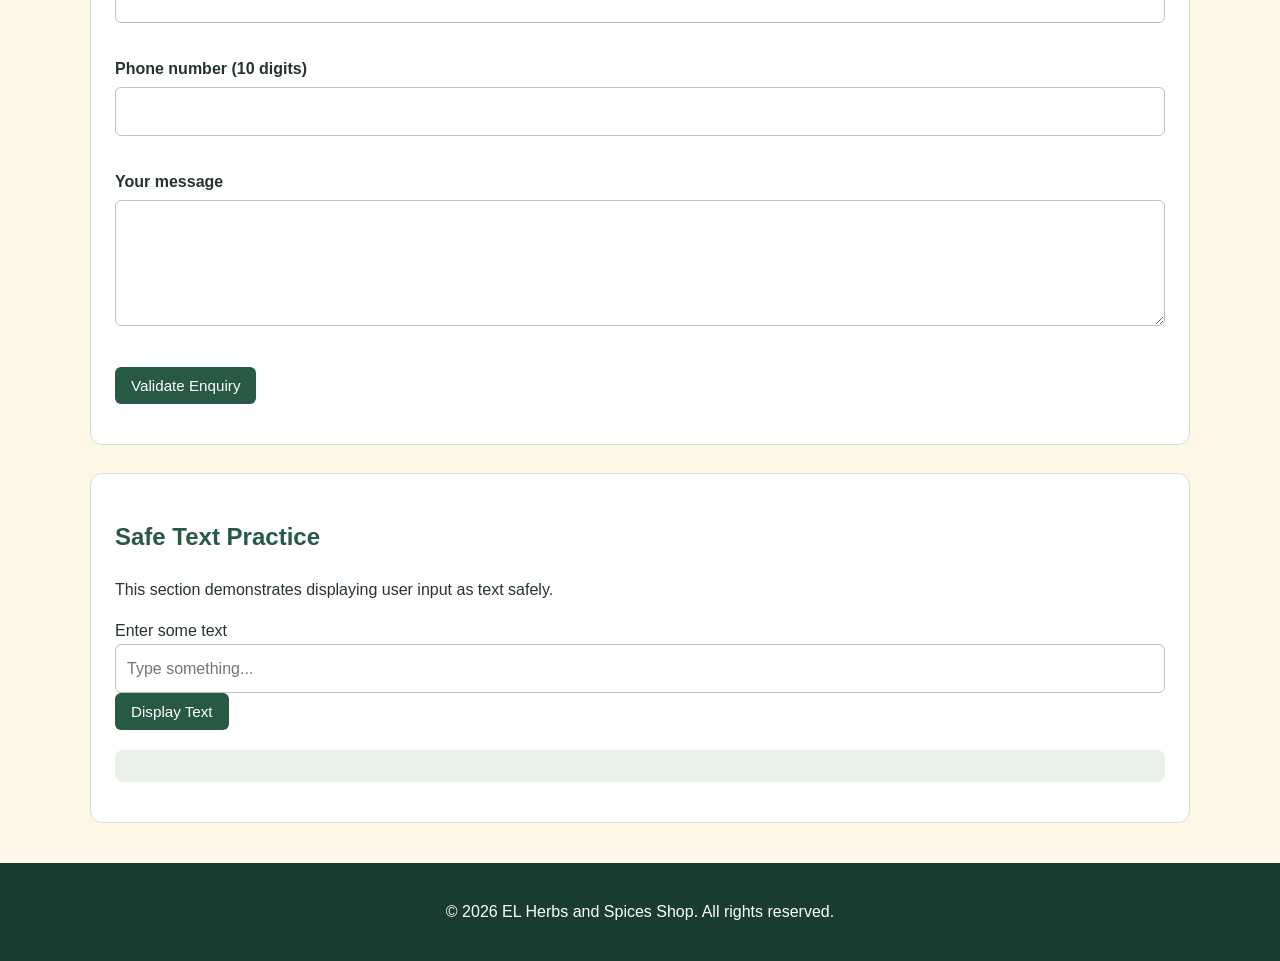
==== commit 3c64da43: "Week 3 Day 2 - Async Await and Error Handling" ====
--- a/index.html
+++ b/index.html
@@ -2,149 +2,179 @@
 <!DOCTYPE html>
 <html lang="en">
 <head>
-    <meta charset="UTF-8">
-    <meta name="viewport" content="width=device-width, initial-scale=1.0">
-    <title>EL Herbs and Spices Shop</title>
-    <link rel="stylesheet" href="css/style.css">
+  <meta charset="UTF-8">
+  <meta name="viewport" content="width=device-width, initial-scale=1.0">
+  <title>EL Herbs and Spices Shop</title>
+  <link rel="stylesheet" href="css/style.css">
+  <script src="js/app.js" defer></script>
 </head>
 <body>
-    <header class="site-header">
-        <h1 id="pageHeading">EL Herbs and Spices Shop</h1>
-        <p>Fresh flavour, natural goodness!</p>
-        <nav>
-            <a href="index.html">Home</a>
-            <a href="#products">Products</a>
-            <a href="#price-list">Price List</a>
-            <a href="#enquiry">Enquiry</a>
-            <a href="#array-practice">Array Practice</a>
-            <a href="admin.html">Admin Tasks</a>
-        </nav>
-    </header>
+  <header class="site-header">
+    <div class="container">
+      <h1>EL Herbs and Spices Shop</h1>
+      <p>Natural flavours for your kitchen</p>
+      <nav>
+        <a href="index.html">Home</a>
+        <a href="#products">Products</a>
+        <a href="#prices">Price List</a>
+        <a href="#enquiry">Contact</a>
+        <a href="admin.html">Admin</a>
+      </nav>
+    </div>
+  </header>
 
-    <main class="container">
-        <section class="welcome-section">
-            <h2>Welcome to our shop</h2>
-            <p>Explore our herbs and spices for your kitchen.</p>
-            <button type="button" id="headingButton">Change Heading</button>
-            <button type="button" id="changeImageButton">Change Featured Image</button>
-            <div class="featured-image-container">
-                <img id="featuredImage"
-                     src="images/cardamom.jpg"
-                     alt="Featured spice"
-                     width="220">
-            </div>
-            <p id="cartMessage" aria-live="polite"></p>
-        </section>
+  <main class="container">
+    <section class="welcome">
+      <h2 id="pageHeading">Welcome to EL Herbs and Spices</h2>
+      <p>Explore our collection of herbs, spices, and kitchen essentials.</p>
+      <button type="button" id="headingButton">Change Welcome Message</button>
 
-        <section id="products">
-            <h2>Our Products</h2>
-            <div class="filter-controls">
-                <div>
-                    <label for="searchInput">Search products:</label>
-                    <input type="text" id="searchInput"
-                           placeholder="Type a product name...">
-                </div>
-                <div>
-                    <label for="categoryFilter">Choose category:</label>
-                    <select id="categoryFilter">
-                        <option value="all">All categories</option>
-                        <option value="Spice">Spice</option>
-                        <option value="Powder">Powder</option>
-                        <option value="Leaf">Leaf</option>
-                    </select>
-                </div>
-            </div>
-            <p id="productCount" aria-live="polite"></p>
-            <div id="productGrid" class="product-grid"></div>
-        </section>
+      <div class="image-demo">
+        <img
+          id="featuredImage"
+          src="images/spices.jpg"
+          alt="A collection of colourful spices"
+          onerror="this.style.display='none'"
+        >
+        <button type="button" id="changeImageButton">Show Image Information</button>
+      </div>
+    </section>
 
-        <section id="price-list">
-            <h2>Price List (per 100g)</h2>
-            <table>
-                <thead>
-                    <tr><th>Product</th><th>Price</th></tr>
-                </thead>
-                <tbody>
-                    <tr><td>Cardamom</td><td>₹250</td></tr>
-                    <tr><td>Turmeric</td><td>₹60</td></tr>
-                    <tr><td>Black Pepper</td><td>₹120</td></tr>
-                    <tr><td>Cinnamon</td><td>₹80</td></tr>
-                    <tr><td>Clove</td><td>₹100</td></tr>
-                    <tr><td>Ginger Powder</td><td>₹70</td></tr>
-                    <tr><td>Bay Leaf</td><td>₹40</td></tr>
-                    <tr><td>Nutmeg</td><td>₹90</td></tr>
-                </tbody>
-            </table>
-        </section>
+    <section id="products">
+      <h2>Our Products</h2>
 
-        <section id="enquiry">
-            <h2>Customer Enquiry Form</h2>
-            <p>Complete the fields below. This is a learning demo; it does not send data to a server.</p>
+      <div class="filter-controls">
+        <label for="searchInput">Search products</label>
+        <input
+          type="search"
+          id="searchInput"
+          placeholder="Search by product name..."
+        >
 
-            <form id="enquiryForm" novalidate>
-                <label for="customerName">Full name:</label>
-                <input type="text" id="customerName" name="customerName"
-                       autocomplete="name" required>
-                <span id="nameError" class="error-message" aria-live="polite"></span>
+        <label for="categoryFilter">Filter by category</label>
+        <select id="categoryFilter">
+          <option value="all">All categories</option>
+        </select>
 
-                <label for="customerEmail">Email:</label>
-                <input type="email" id="customerEmail" name="customerEmail"
-                       autocomplete="email" required>
-                <span id="emailError" class="error-message" aria-live="polite"></span>
+        <button type="button" id="searchButton">Search</button>
+        <button type="button" id="clearSearchButton" class="secondary-button">
+          Clear
+        </button>
+      </div>
 
-                <label for="customerPassword">Password:</label>
-                <input type="password" id="customerPassword" name="customerPassword"
-                       autocomplete="new-password" required minlength="8">
-                <span id="passwordError" class="error-message" aria-live="polite"></span>
+      <p id="searchStatus" class="status-message" aria-live="polite"></p>
+      <p id="loadingMessage" class="status-message" aria-live="polite">
+        Products will load shortly...
+      </p>
+      <p id="productCount" aria-live="polite"></p>
 
-                <label for="confirmPassword">Confirm password:</label>
-                <input type="password" id="confirmPassword" name="confirmPassword"
-                       autocomplete="new-password" required>
-                <span id="confirmPasswordError" class="error-message" aria-live="polite"></span>
+      <div id="productGrid" class="product-grid">
+        <p>Loading products...</p>
+      </div>
 
-                <label for="customerPhone">Phone number (10 digits):</label>
-                <input type="tel" id="customerPhone" name="customerPhone"
-                       inputmode="numeric" autocomplete="tel"
-                       placeholder="9876543210" required>
-                <span id="phoneError" class="error-message" aria-live="polite"></span>
+      <div class="cart-section">
+        <h3>Your Cart</h3>
+        <p id="cartMessage" aria-live="polite">Your cart is empty.</p>
+        <ul id="cartList"></ul>
+        <p id="cartTotal"><strong>Total: ₹0</strong></p>
+        <button type="button" id="clearCartButton" class="secondary-button">
+          Clear Cart
+        </button>
+      </div>
+    </section>
 
-                <label for="customerMessage">Message:</label>
-                <textarea id="customerMessage" name="customerMessage"
-                          rows="4" required></textarea>
-                <span id="messageError" class="error-message" aria-live="polite"></span>
+    <section id="prices">
+      <h2>Price List</h2>
+      <div class="table-wrapper">
+        <table>
+          <thead>
+            <tr>
+              <th>Product</th>
+              <th>Category</th>
+              <th>Price per 100g</th>
+              <th>Stock</th>
+            </tr>
+          </thead>
+          <tbody id="priceTableBody">
+            <tr>
+              <td colspan="4">Loading price list...</td>
+            </tr>
+          </tbody>
+        </table>
+      </div>
+    </section>
 
-                <button type="submit">Validate Enquiry</button>
-                <button type="reset">Reset Form</button>
-                <p id="formMessage" aria-live="polite"></p>
-            </form>
+    <section>
+      <h2>Product Data Analysis</h2>
+      <div id="productArrayResults" class="information-panel">
+        Product analysis will appear here.
+      </div>
+      <h3>Student Results Practice</h3>
+      <div id="studentResults" class="information-panel">
+        Student array practice results will appear here.
+      </div>
+    </section>
 
-            <div class="analysis-panel">
-                <h3>Safe Text Demo</h3>
-                <p>Type text below to see how textContent displays it safely.</p>
-                <label for="safeTextInput">Enter text (try typing HTML tags):</label>
-                <input type="text" id="safeTextInput"
-                       placeholder="Example: <b>Hello</b>">
-                <p id="safeTextOutput" class="safe-output"></p>
-            </div>
-        </section>
+    <section id="enquiry">
+      <h2>Customer Enquiry Form</h2>
+      <p>Fill in the form to practise client-side form validation.</p>
 
-        <section id="array-practice">
-            <h2>JavaScript Array Practice</h2>
-            <div class="analysis-panel">
-                <h3>Student Score Analysis</h3>
-                <div id="studentResults"></div>
-            </div>
-            <div class="analysis-panel">
-                <h3>Product Array Analysis</h3>
-                <div id="productArrayResults"></div>
-            </div>
-        </section>
-    </main>
+      <form id="enquiryForm" novalidate>
+        <div class="form-group">
+          <label for="customerName">Full name</label>
+          <input type="text" id="customerName" autocomplete="name" required>
+          <small id="customerNameError" class="error-message"></small>
+        </div>
 
-    <footer class="site-footer">
-        <p>&copy; 2026 EL Herbs and Spices Shop</p>
-    </footer>
+        <div class="form-group">
+          <label for="customerEmail">Email address</label>
+          <input type="email" id="customerEmail" autocomplete="email" required>
+          <small id="customerEmailError" class="error-message"></small>
+        </div>
 
-    <script src="js/app.js"></script>
+        <div class="form-group">
+          <label for="customerPassword">Password (at least 8 characters)</label>
+          <input type="password" id="customerPassword" required>
+          <small id="customerPasswordError" class="error-message"></small>
+        </div>
+
+        <div class="form-group">
+          <label for="confirmPassword">Confirm password</label>
+          <input type="password" id="confirmPassword" required>
+          <small id="confirmPasswordError" class="error-message"></small>
+        </div>
+
+        <div class="form-group">
+          <label for="customerPhone">Phone number (10 digits)</label>
+          <input type="tel" id="customerPhone" inputmode="numeric" required>
+          <small id="customerPhoneError" class="error-message"></small>
+        </div>
+
+        <div class="form-group">
+          <label for="customerMessage">Your message</label>
+          <textarea id="customerMessage" rows="4" required></textarea>
+          <small id="customerMessageError" class="error-message"></small>
+        </div>
+
+        <button type="submit">Validate Enquiry</button>
+        <p id="formMessage" aria-live="polite"></p>
+      </form>
+    </section>
+
+    <section>
+      <h2>Safe Text Practice</h2>
+      <p>This section demonstrates displaying user input as text safely.</p>
+      <label for="safeTextInput">Enter some text</label>
+      <input type="text" id="safeTextInput" placeholder="Type something...">
+      <button type="button" id="safeTextButton">Display Text</button>
+      <p id="safeTextOutput" class="information-panel"></p>
+    </section>
+  </main>
+
+  <footer class="site-footer">
+    <div class="container">
+      <p>&copy; 2026 EL Herbs and Spices Shop. All rights reserved.</p>
+    </div>
+  </footer>
 </body>
 </html>
--- a/css/style.css
+++ b/css/style.css
@@ -1,311 +1,269 @@
+
+:root {
+  --green: #285943;
+  --dark-green: #183c2d;
+  --cream: #fff8e9;
+  --light-green: #e8f1e7;
+  --text: #26352b;
+  --border: #d5dfd1;
+  --red: #b42318;
+}
 
 * {
-    box-sizing: border-box;
+  box-sizing: border-box;
+}
+
+html {
+  scroll-behavior: smooth;
 }
 
 body {
-    margin: 0;
-    font-family: Arial, sans-serif;
-    line-height: 1.6;
-    color: #263b2b;
-    background-color: #f7f4e9;
+  margin: 0;
+  background: var(--cream);
+  color: var(--text);
+  font-family: Arial, sans-serif;
+  line-height: 1.6;
+}
+
+.container {
+  width: min(1100px, 92%);
+  margin: 0 auto;
 }
 
 .site-header {
-    padding: 24px 16px;
-    text-align: center;
-    color: white;
-    background-color: #245c3a;
+  padding: 24px 0;
+  background: var(--green);
+  color: white;
+  text-align: center;
 }
 
 .site-header h1 {
-    margin: 0;
+  margin: 0;
 }
 
 .site-header nav {
-    display: flex;
-    flex-wrap: wrap;
-    justify-content: center;
-    gap: 18px;
-    margin-top: 16px;
+  display: flex;
+  justify-content: center;
+  flex-wrap: wrap;
+  gap: 18px;
+  margin-top: 18px;
 }
 
 .site-header nav a {
-    color: white;
-    font-weight: bold;
-    text-decoration: none;
+  color: white;
+  font-weight: bold;
+  text-decoration: none;
 }
 
 .site-header nav a:hover {
-    text-decoration: underline;
-}
-
-.container {
-    width: min(1100px, 92%);
-    margin: 24px auto;
+  text-decoration: underline;
 }
 
 section {
-    margin-bottom: 32px;
-    padding: 22px;
-    background: white;
-    border-radius: 12px;
-    box-shadow: 0 3px 10px rgba(0, 0, 0, 0.07);
+  margin: 28px 0;
+  padding: 24px;
+  background: white;
+  border: 1px solid var(--border);
+  border-radius: 12px;
 }
 
 h2,
 h3 {
-    color: #245c3a;
+  color: var(--green);
 }
 
 button {
-    margin: 6px 4px 6px 0;
-    padding: 10px 16px;
-    border: none;
-    border-radius: 6px;
-    color: white;
-    background: #287747;
-    font-size: 15px;
-    cursor: pointer;
+  padding: 10px 16px;
+  border: none;
+  border-radius: 6px;
+  background: var(--green);
+  color: white;
+  cursor: pointer;
+  font-size: 0.95rem;
 }
 
 button:hover {
-    background: #194d2d;
+  background: var(--dark-green);
 }
 
 button:disabled {
-    background: #999;
-    cursor: not-allowed;
+  cursor: not-allowed;
+  opacity: 0.6;
+}
+
+.secondary-button {
+  background: #e7eee5;
+  color: var(--dark-green);
+  border: 1px solid var(--border);
+}
+
+.secondary-button:hover {
+  background: #d7e5d5;
+}
+
+.image-demo {
+  margin-top: 18px;
+}
+
+.image-demo img {
+  display: block;
+  max-width: 100%;
+  width: 350px;
+  max-height: 220px;
+  object-fit: cover;
+  border-radius: 8px;
+  margin-bottom: 12px;
+}
+
+.filter-controls {
+  display: grid;
+  grid-template-columns: 1fr 1fr;
+  gap: 10px 14px;
+  align-items: center;
 }
 
 input,
 select,
 textarea {
-    width: 100%;
-    margin: 5px 0 14px;
-    padding: 10px;
-    border: 1px solid #bdcbbb;
-    border-radius: 6px;
-    font: inherit;
+  width: 100%;
+  padding: 11px;
+  border: 1px solid #b8c7b4;
+  border-radius: 6px;
+  background: white;
+  color: var(--text);
+  font: inherit;
 }
 
 input:focus,
 select:focus,
 textarea:focus {
-    outline: 2px solid #8bbd91;
-    outline-offset: 1px;
-}
-
-label {
-    display: block;
-    font-weight: bold;
-}
-
-.featured-image-container {
-    margin-top: 14px;
-}
-
-#featuredImage {
-    display: block;
-    max-width: 100%;
-    height: auto;
-    border-radius: 10px;
+  outline: 2px solid #85ad8b;
+  outline-offset: 1px;
+}
+
+.status-message {
+  min-height: 1.5em;
+  color: var(--green);
+  font-weight: bold;
+}
+
+.error-message {
+  display: block;
+  color: var(--red);
+  min-height: 1.3em;
 }
 
 .product-grid {
-    display: grid;
-    grid-template-columns: repeat(auto-fit, minmax(210px, 1fr));
-    gap: 18px;
-    margin-top: 18px;
+  display: grid;
+  grid-template-columns: repeat(auto-fit, minmax(220px, 1fr));
+  gap: 18px;
+  margin-top: 18px;
 }
 
 .product-card {
-    padding: 18px;
-    border: 1px solid #d9e4d6;
-    border-radius: 10px;
-    background: #fffdf6;
-    transition: transform 0.2s ease, box-shadow 0.2s ease;
+  padding: 18px;
+  border: 1px solid var(--border);
+  border-radius: 10px;
+  background: #fbfcf8;
+  transition: transform 0.2s ease, box-shadow 0.2s ease;
+}
+
+.product-card:hover {
+  transform: translateY(-3px);
+  box-shadow: 0 5px 15px #183c2d18;
 }
 
 .product-card h3 {
-    margin-top: 0;
-}
-
-.product-card.zoom {
-    transform: scale(1.03);
-    box-shadow: 0 6px 16px rgba(0, 0, 0, 0.15);
-}
-
-.stock-status {
-    color: #287747;
-    font-weight: bold;
-}
-
-.out-of-stock {
-    border-color: #d99a94;
-    background: #fff4f2;
-}
-
-.out-of-stock .stock-status {
-    color: #b42318;
-}
-
-.price {
-    font-size: 18px;
-    font-weight: bold;
-}
-
-.filter-controls {
-    display: grid;
-    grid-template-columns: 1fr 1fr;
-    gap: 0 18px;
+  margin-top: 0;
+}
+
+.product-card p {
+  margin: 6px 0;
+}
+
+.product-card button {
+  margin-top: 10px;
+}
+
+.cart-section,
+.information-panel {
+  margin-top: 20px;
+  padding: 16px;
+  border-radius: 8px;
+  background: var(--light-green);
+}
+
+#cartList li {
+  margin: 8px 0;
+}
+
+.table-wrapper {
+  overflow-x: auto;
 }
 
 table {
-    width: 100%;
-    border-collapse: collapse;
+  width: 100%;
+  border-collapse: collapse;
+  background: white;
 }
 
 th,
 td {
-    padding: 12px;
-    border: 1px solid #d8dfd3;
-    text-align: left;
+  padding: 12px;
+  border: 1px solid var(--border);
+  text-align: left;
 }
 
 th {
-    color: white;
-    background: #287747;
-}
-
-tr:nth-child(even) {
-    background: #f4f7ef;
-}
-
-.error-message {
-    display: block;
-    min-height: 0;
-    margin-top: -10px;
-    margin-bottom: 10px;
-    color: #b42318;
-    font-size: 14px;
-}
-
-input.invalid,
-textarea.invalid {
-    border: 2px solid #b42318;
-}
-
-input.valid,
-textarea.valid {
-    border: 2px solid #287747;
-}
-
-#formMessage,
-#cartMessage,
-#taskFeedback {
-    font-weight: bold;
-}
-
-.analysis-panel {
-    margin: 18px 0;
+  background: var(--green);
+  color: white;
+}
+
+tbody tr:nth-child(even) {
+  background: #f5f8f1;
+}
+
+.form-group {
+  margin: 16px 0;
+}
+
+.form-group label,
+.filter-controls label {
+  display: block;
+  margin-bottom: 5px;
+  font-weight: bold;
+}
+
+.input-invalid {
+  border: 2px solid var(--red);
+}
+
+.input-valid {
+  border: 2px solid #2e7d32;
+}
+
+#formMessage {
+  font-weight: bold;
+}
+
+.site-footer {
+  margin-top: 40px;
+  padding: 20px 0;
+  background: var(--dark-green);
+  color: white;
+  text-align: center;
+}
+
+@media (max-width: 600px) {
+  .filter-controls {
+    grid-template-columns: 1fr;
+  }
+
+  section {
     padding: 16px;
-    border-left: 5px solid #287747;
-    border-radius: 6px;
-    background: #f4f7ef;
-    overflow-wrap: anywhere;
-}
-
-.analysis-panel p {
-    margin: 8px 0;
-}
-
-.safe-output {
-    padding: 10px;
-    min-height: 42px;
-    border: 1px solid #d8dfd3;
-    border-radius: 6px;
-    background: white;
-    overflow-wrap: anywhere;
-}
-
-/* Day 3: Admin task list */
-
-.admin-section {
-    max-width: 760px;
-    margin: 24px auto;
-}
-
-.admin-panel {
-    padding: 20px;
-    border-radius: 10px;
-    background: white;
-    box-shadow: 0 3px 10px rgba(0, 0, 0, 0.07);
-}
-
-.task-form {
-    display: flex;
-    align-items: center;
-    gap: 10px;
-}
-
-.task-form input {
-    flex: 1;
-    margin-bottom: 0;
-}
-
-.task-counter {
-    font-weight: bold;
-}
-
-.task-list {
-    padding: 0;
-    list-style: none;
-}
-
-.task-item {
-    display: flex;
-    justify-content: space-between;
-    align-items: center;
+  }
+
+  .site-header nav {
     gap: 12px;
-    margin: 10px 0;
-    padding: 12px;
-    border: 1px solid #d9e4d6;
-    border-radius: 6px;
-    background: #fffdf6;
-}
-
-.task-text {
-    overflow-wrap: anywhere;
-}
-
-.delete-task-button {
-    flex-shrink: 0;
-    background: #b42318;
-}
-
-.delete-task-button:hover {
-    background: #801b14;
-}
-
-.site-footer {
-    padding: 18px;
-    text-align: center;
-    color: white;
-    background: #245c3a;
-}
-
-@media (max-width: 600px) {
-    .filter-controls {
-        grid-template-columns: 1fr;
-    }
-
-    .task-form {
-        align-items: stretch;
-        flex-direction: column;
-    }
-
-    .task-item {
-        align-items: flex-start;
-    }
-}
+  }
+}
